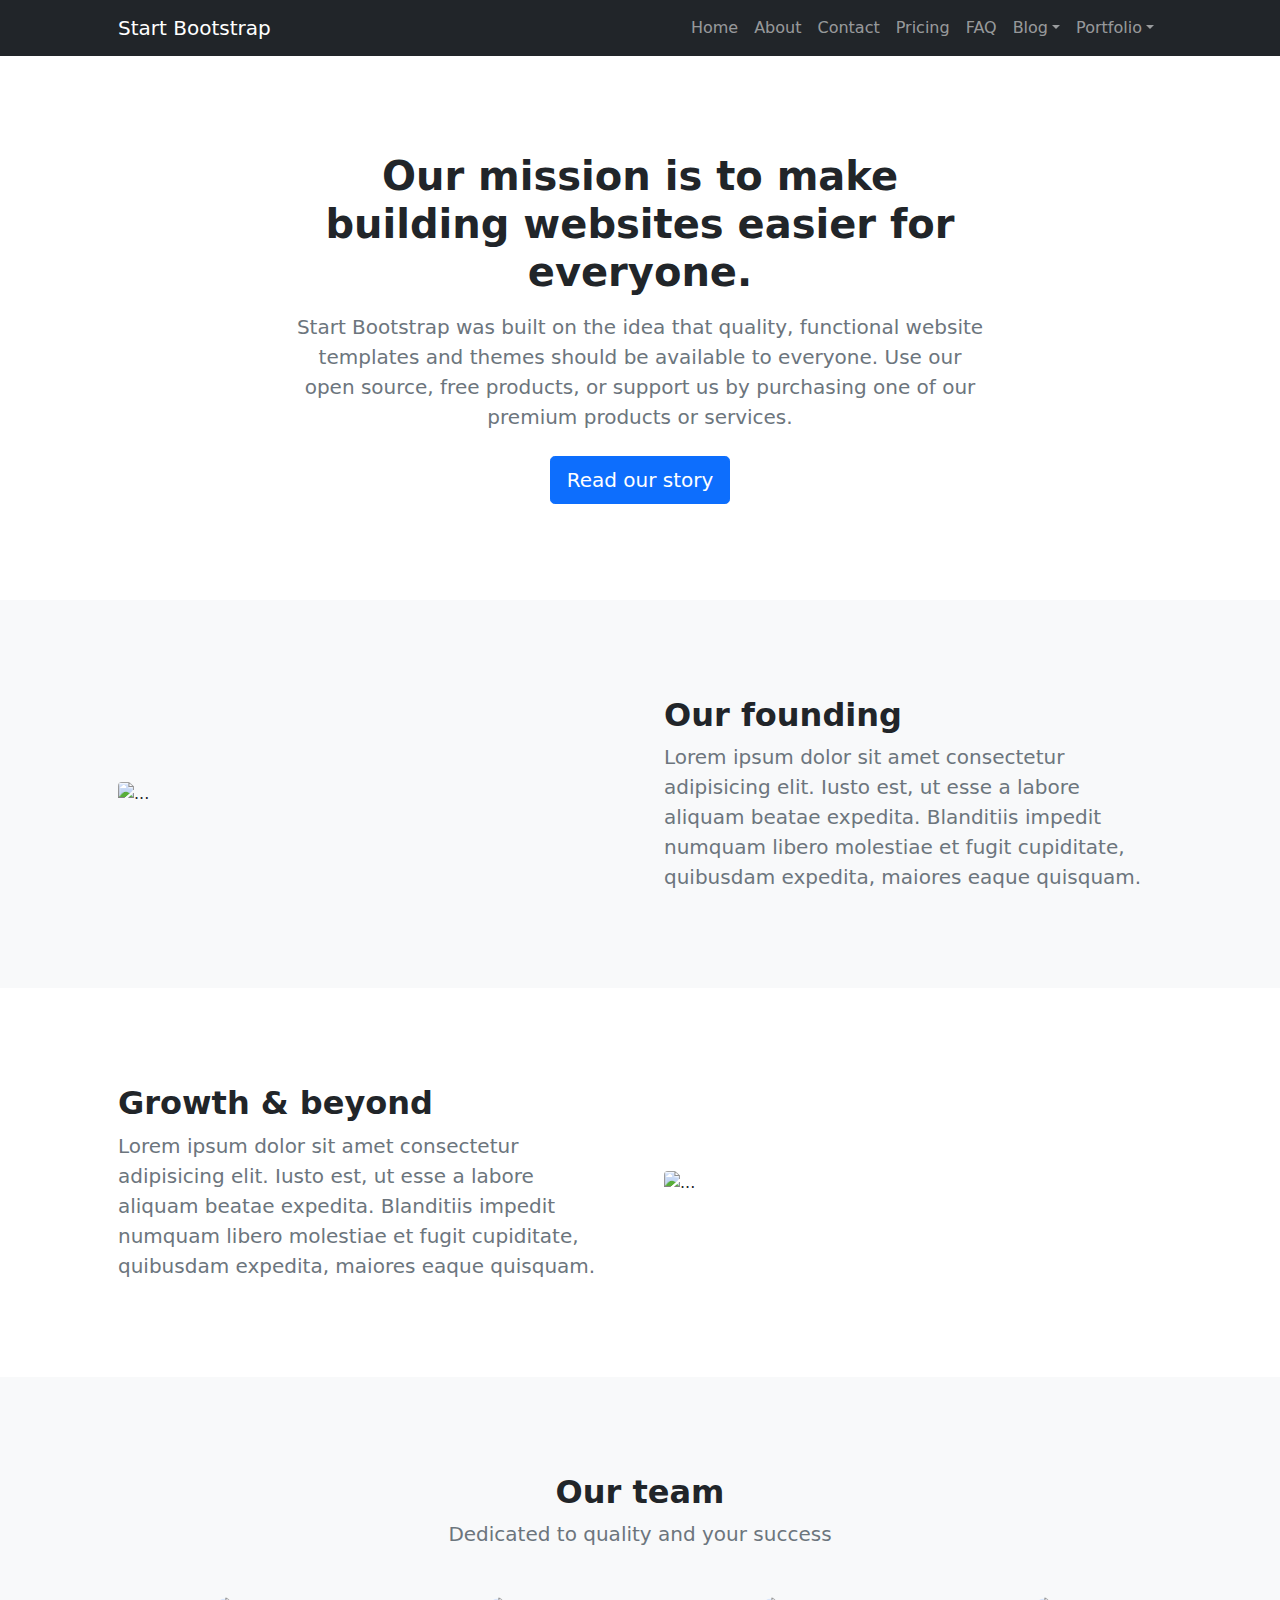
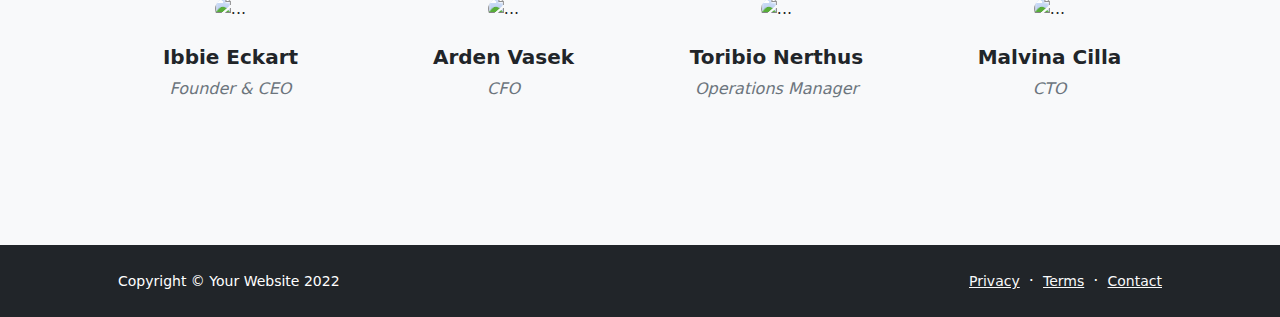
==== about.html @ 679d1142 "uploading template" ====
<!DOCTYPE html>
<html lang="en">
    <head>
        <meta charset="utf-8" />
        <meta name="viewport" content="width=device-width, initial-scale=1, shrink-to-fit=no" />
        <meta name="description" content="" />
        <meta name="author" content="" />
        <title>Modern Business - Start Bootstrap Template</title>
        <!-- Favicon-->
        <link rel="icon" type="image/x-icon" href="assets/favicon.ico" />
        <!-- Bootstrap icons-->
        <link href="https://cdn.jsdelivr.net/npm/bootstrap-icons@1.5.0/font/bootstrap-icons.css" rel="stylesheet" />
        <!-- Core theme CSS (includes Bootstrap)-->
        <link href="css/styles.css" rel="stylesheet" />
    </head>
    <body class="d-flex flex-column">
        <main class="flex-shrink-0">
            <!-- Navigation-->
            <nav class="navbar navbar-expand-lg navbar-dark bg-dark">
                <div class="container px-5">
                    <a class="navbar-brand" href="index.html">Start Bootstrap</a>
                    <button class="navbar-toggler" type="button" data-bs-toggle="collapse" data-bs-target="#navbarSupportedContent" aria-controls="navbarSupportedContent" aria-expanded="false" aria-label="Toggle navigation"><span class="navbar-toggler-icon"></span></button>
                    <div class="collapse navbar-collapse" id="navbarSupportedContent">
                        <ul class="navbar-nav ms-auto mb-2 mb-lg-0">
                            <li class="nav-item"><a class="nav-link" href="index.html">Home</a></li>
                            <li class="nav-item"><a class="nav-link" href="about.html">About</a></li>
                            <li class="nav-item"><a class="nav-link" href="contact.html">Contact</a></li>
                            <li class="nav-item"><a class="nav-link" href="pricing.html">Pricing</a></li>
                            <li class="nav-item"><a class="nav-link" href="faq.html">FAQ</a></li>
                            <li class="nav-item dropdown">
                                <a class="nav-link dropdown-toggle" id="navbarDropdownBlog" href="#" role="button" data-bs-toggle="dropdown" aria-expanded="false">Blog</a>
                                <ul class="dropdown-menu dropdown-menu-end" aria-labelledby="navbarDropdownBlog">
                                    <li><a class="dropdown-item" href="blog-home.html">Blog Home</a></li>
                                    <li><a class="dropdown-item" href="blog-post.html">Blog Post</a></li>
                                </ul>
                            </li>
                            <li class="nav-item dropdown">
                                <a class="nav-link dropdown-toggle" id="navbarDropdownPortfolio" href="#" role="button" data-bs-toggle="dropdown" aria-expanded="false">Portfolio</a>
                                <ul class="dropdown-menu dropdown-menu-end" aria-labelledby="navbarDropdownPortfolio">
                                    <li><a class="dropdown-item" href="portfolio-overview.html">Portfolio Overview</a></li>
                                    <li><a class="dropdown-item" href="portfolio-item.html">Portfolio Item</a></li>
                                </ul>
                            </li>
                        </ul>
                    </div>
                </div>
            </nav>
            <!-- Header-->
            <header class="py-5">
                <div class="container px-5">
                    <div class="row justify-content-center">
                        <div class="col-lg-8 col-xxl-6">
                            <div class="text-center my-5">
                                <h1 class="fw-bolder mb-3">Our mission is to make building websites easier for everyone.</h1>
                                <p class="lead fw-normal text-muted mb-4">Start Bootstrap was built on the idea that quality, functional website templates and themes should be available to everyone. Use our open source, free products, or support us by purchasing one of our premium products or services.</p>
                                <a class="btn btn-primary btn-lg" href="#scroll-target">Read our story</a>
                            </div>
                        </div>
                    </div>
                </div>
            </header>
            <!-- About section one-->
            <section class="py-5 bg-light" id="scroll-target">
                <div class="container px-5 my-5">
                    <div class="row gx-5 align-items-center">
                        <div class="col-lg-6"><img class="img-fluid rounded mb-5 mb-lg-0" src="https://dummyimage.com/600x400/343a40/6c757d" alt="..." /></div>
                        <div class="col-lg-6">
                            <h2 class="fw-bolder">Our founding</h2>
                            <p class="lead fw-normal text-muted mb-0">Lorem ipsum dolor sit amet consectetur adipisicing elit. Iusto est, ut esse a labore aliquam beatae expedita. Blanditiis impedit numquam libero molestiae et fugit cupiditate, quibusdam expedita, maiores eaque quisquam.</p>
                        </div>
                    </div>
                </div>
            </section>
            <!-- About section two-->
            <section class="py-5">
                <div class="container px-5 my-5">
                    <div class="row gx-5 align-items-center">
                        <div class="col-lg-6 order-first order-lg-last"><img class="img-fluid rounded mb-5 mb-lg-0" src="https://dummyimage.com/600x400/343a40/6c757d" alt="..." /></div>
                        <div class="col-lg-6">
                            <h2 class="fw-bolder">Growth &amp; beyond</h2>
                            <p class="lead fw-normal text-muted mb-0">Lorem ipsum dolor sit amet consectetur adipisicing elit. Iusto est, ut esse a labore aliquam beatae expedita. Blanditiis impedit numquam libero molestiae et fugit cupiditate, quibusdam expedita, maiores eaque quisquam.</p>
                        </div>
                    </div>
                </div>
            </section>
            <!-- Team members section-->
            <section class="py-5 bg-light">
                <div class="container px-5 my-5">
                    <div class="text-center">
                        <h2 class="fw-bolder">Our team</h2>
                        <p class="lead fw-normal text-muted mb-5">Dedicated to quality and your success</p>
                    </div>
                    <div class="row gx-5 row-cols-1 row-cols-sm-2 row-cols-xl-4 justify-content-center">
                        <div class="col mb-5 mb-5 mb-xl-0">
                            <div class="text-center">
                                <img class="img-fluid rounded-circle mb-4 px-4" src="https://dummyimage.com/150x150/ced4da/6c757d" alt="..." />
                                <h5 class="fw-bolder">Ibbie Eckart</h5>
                                <div class="fst-italic text-muted">Founder &amp; CEO</div>
                            </div>
                        </div>
                        <div class="col mb-5 mb-5 mb-xl-0">
                            <div class="text-center">
                                <img class="img-fluid rounded-circle mb-4 px-4" src="https://dummyimage.com/150x150/ced4da/6c757d" alt="..." />
                                <h5 class="fw-bolder">Arden Vasek</h5>
                                <div class="fst-italic text-muted">CFO</div>
                            </div>
                        </div>
                        <div class="col mb-5 mb-5 mb-sm-0">
                            <div class="text-center">
                                <img class="img-fluid rounded-circle mb-4 px-4" src="https://dummyimage.com/150x150/ced4da/6c757d" alt="..." />
                                <h5 class="fw-bolder">Toribio Nerthus</h5>
                                <div class="fst-italic text-muted">Operations Manager</div>
                            </div>
                        </div>
                        <div class="col mb-5">
                            <div class="text-center">
                                <img class="img-fluid rounded-circle mb-4 px-4" src="https://dummyimage.com/150x150/ced4da/6c757d" alt="..." />
                                <h5 class="fw-bolder">Malvina Cilla</h5>
                                <div class="fst-italic text-muted">CTO</div>
                            </div>
                        </div>
                    </div>
                </div>
            </section>
        </main>
        <!-- Footer-->
        <footer class="bg-dark py-4 mt-auto">
            <div class="container px-5">
                <div class="row align-items-center justify-content-between flex-column flex-sm-row">
                    <div class="col-auto"><div class="small m-0 text-white">Copyright &copy; Your Website 2022</div></div>
                    <div class="col-auto">
                        <a class="link-light small" href="#!">Privacy</a>
                        <span class="text-white mx-1">&middot;</span>
                        <a class="link-light small" href="#!">Terms</a>
                        <span class="text-white mx-1">&middot;</span>
                        <a class="link-light small" href="#!">Contact</a>
                    </div>
                </div>
            </div>
        </footer>
        <!-- Bootstrap core JS-->
        <script src="https://cdn.jsdelivr.net/npm/bootstrap@5.1.3/dist/js/bootstrap.bundle.min.js"></script>
        <!-- Core theme JS-->
        <script src="js/scripts.js"></script>
    </body>
</html>
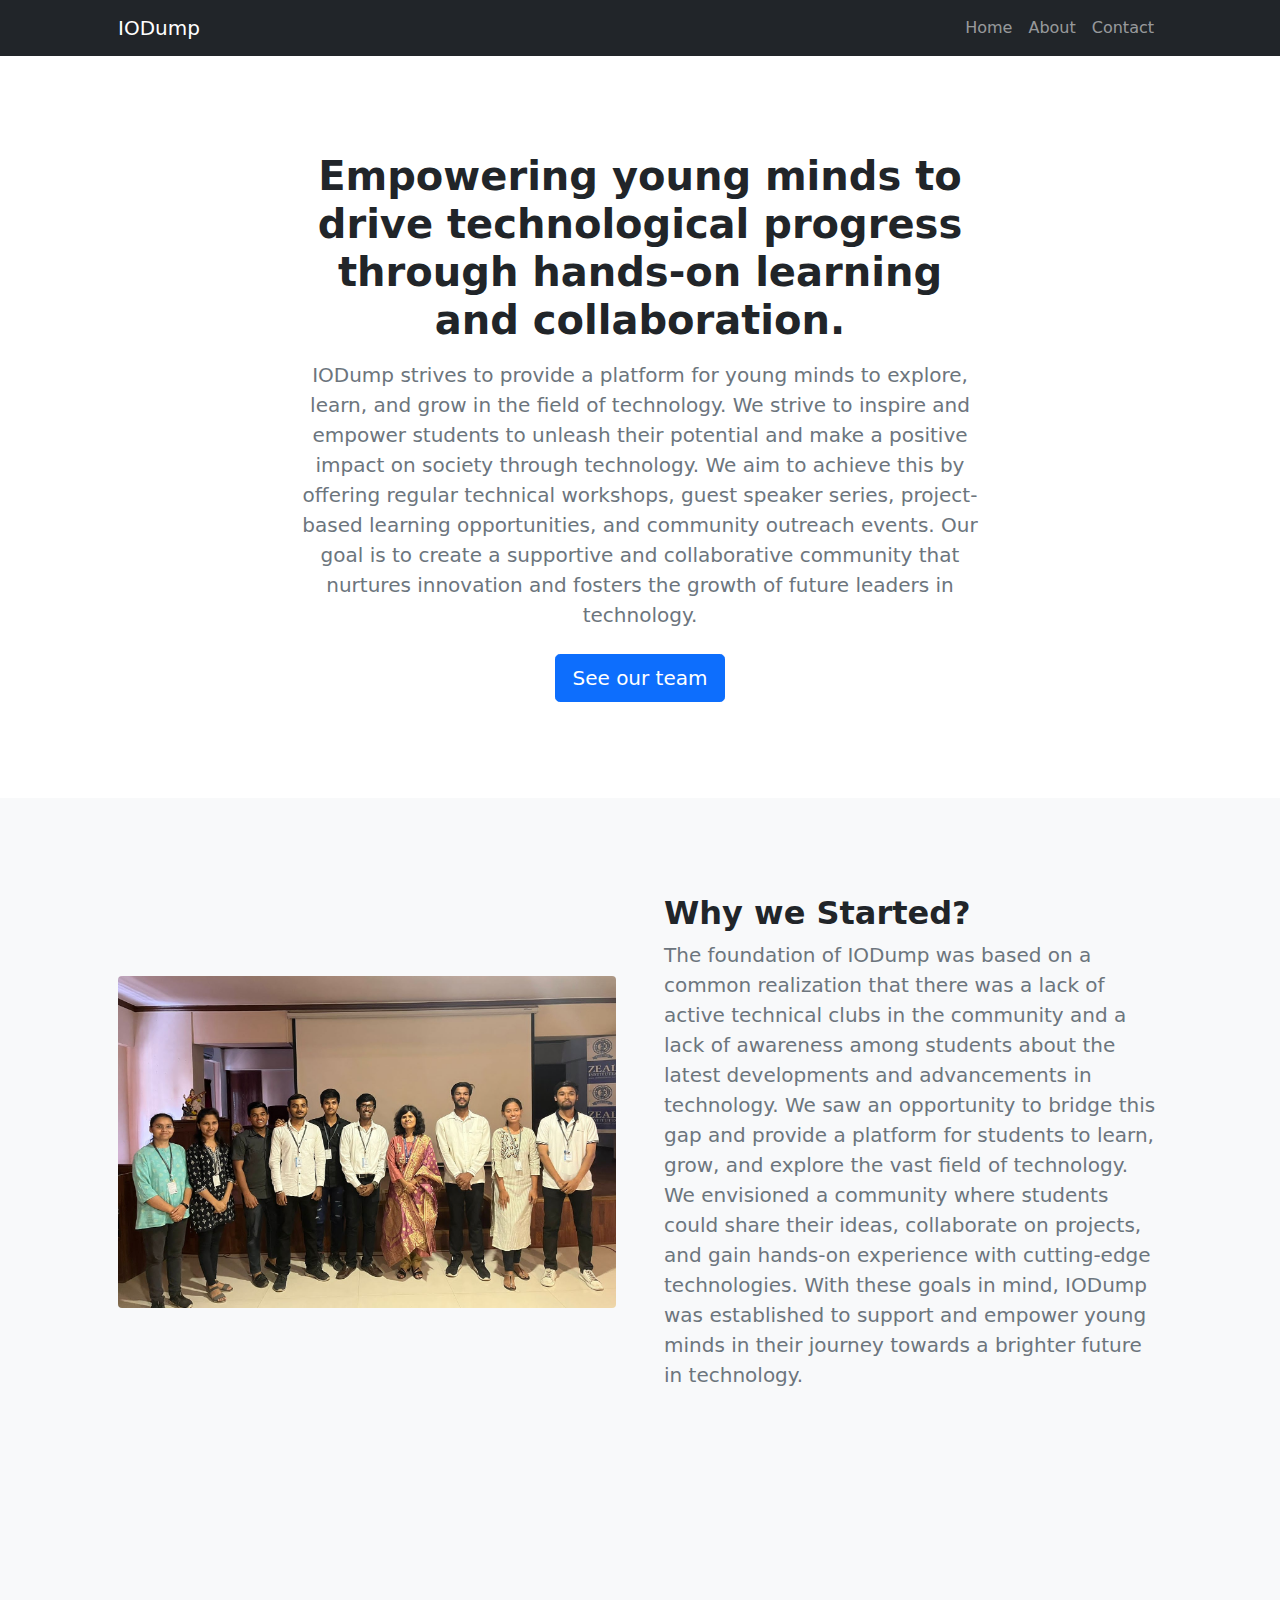
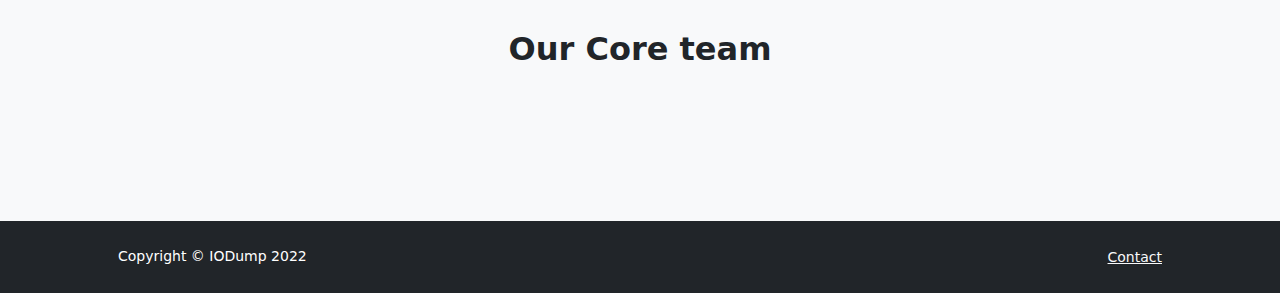
==== commit 5eb049e6: "adding about and contact page" ====
--- a/about.html
+++ b/about.html
@@ -1,146 +1,145 @@
 <!DOCTYPE html>
 <html lang="en">
-    <head>
-        <meta charset="utf-8" />
-        <meta name="viewport" content="width=device-width, initial-scale=1, shrink-to-fit=no" />
-        <meta name="description" content="" />
-        <meta name="author" content="" />
-        <title>Modern Business - Start Bootstrap Template</title>
-        <!-- Favicon-->
-        <link rel="icon" type="image/x-icon" href="assets/favicon.ico" />
-        <!-- Bootstrap icons-->
-        <link href="https://cdn.jsdelivr.net/npm/bootstrap-icons@1.5.0/font/bootstrap-icons.css" rel="stylesheet" />
-        <!-- Core theme CSS (includes Bootstrap)-->
-        <link href="css/styles.css" rel="stylesheet" />
-    </head>
-    <body class="d-flex flex-column">
-        <main class="flex-shrink-0">
-            <!-- Navigation-->
-            <nav class="navbar navbar-expand-lg navbar-dark bg-dark">
-                <div class="container px-5">
-                    <a class="navbar-brand" href="index.html">Start Bootstrap</a>
-                    <button class="navbar-toggler" type="button" data-bs-toggle="collapse" data-bs-target="#navbarSupportedContent" aria-controls="navbarSupportedContent" aria-expanded="false" aria-label="Toggle navigation"><span class="navbar-toggler-icon"></span></button>
-                    <div class="collapse navbar-collapse" id="navbarSupportedContent">
-                        <ul class="navbar-nav ms-auto mb-2 mb-lg-0">
-                            <li class="nav-item"><a class="nav-link" href="index.html">Home</a></li>
-                            <li class="nav-item"><a class="nav-link" href="about.html">About</a></li>
-                            <li class="nav-item"><a class="nav-link" href="contact.html">Contact</a></li>
-                            <li class="nav-item"><a class="nav-link" href="pricing.html">Pricing</a></li>
-                            <li class="nav-item"><a class="nav-link" href="faq.html">FAQ</a></li>
-                            <li class="nav-item dropdown">
-                                <a class="nav-link dropdown-toggle" id="navbarDropdownBlog" href="#" role="button" data-bs-toggle="dropdown" aria-expanded="false">Blog</a>
-                                <ul class="dropdown-menu dropdown-menu-end" aria-labelledby="navbarDropdownBlog">
-                                    <li><a class="dropdown-item" href="blog-home.html">Blog Home</a></li>
-                                    <li><a class="dropdown-item" href="blog-post.html">Blog Post</a></li>
-                                </ul>
-                            </li>
-                            <li class="nav-item dropdown">
-                                <a class="nav-link dropdown-toggle" id="navbarDropdownPortfolio" href="#" role="button" data-bs-toggle="dropdown" aria-expanded="false">Portfolio</a>
-                                <ul class="dropdown-menu dropdown-menu-end" aria-labelledby="navbarDropdownPortfolio">
-                                    <li><a class="dropdown-item" href="portfolio-overview.html">Portfolio Overview</a></li>
-                                    <li><a class="dropdown-item" href="portfolio-item.html">Portfolio Item</a></li>
-                                </ul>
-                            </li>
-                        </ul>
-                    </div>
+
+<head>
+    <meta charset="utf-8" />
+    <meta name="viewport" content="width=device-width, initial-scale=1, shrink-to-fit=no" />
+    <meta name="description" content="" />
+    <meta name="author" content="" />
+    <title>IODump</title>
+    <!-- Favicon-->
+    <link rel="icon" type="image/x-icon" href="assets/favicon.ico" />
+    <!-- Bootstrap icons-->
+    <link href="https://cdn.jsdelivr.net/npm/bootstrap-icons@1.5.0/font/bootstrap-icons.css" rel="stylesheet" />
+    <!-- Core theme CSS (includes Bootstrap)-->
+    <link href="css/styles.css" rel="stylesheet" />
+</head>
+
+<body class="d-flex flex-column">
+    <main class="flex-shrink-0">
+        <!-- Navigation-->
+        <nav class="navbar navbar-expand-lg navbar-dark bg-dark">
+            <div class="container px-5">
+                <a class="navbar-brand" href="index.html">IODump</a>
+                <button class="navbar-toggler" type="button" data-bs-toggle="collapse"
+                    data-bs-target="#navbarSupportedContent" aria-controls="navbarSupportedContent"
+                    aria-expanded="false" aria-label="Toggle navigation"><span
+                        class="navbar-toggler-icon"></span></button>
+                <div class="collapse navbar-collapse" id="navbarSupportedContent">
+                    <ul class="navbar-nav ms-auto mb-2 mb-lg-0">
+                        <li class="nav-item"><a class="nav-link" href="index.html">Home</a></li>
+                        <li class="nav-item"><a class="nav-link" href="about.html">About</a></li>
+                        <li class="nav-item"><a class="nav-link" href="contact.html">Contact</a></li>
+                        <!-- <li class="nav-item"><a class="nav-link" href="pricing.html">Pricing</a></li>
+                        <li class="nav-item"><a class="nav-link" href="faq.html">FAQ</a></li>
+                        <li class="nav-item dropdown">
+                            <a class="nav-link dropdown-toggle" id="navbarDropdownBlog" href="#" role="button"
+                                data-bs-toggle="dropdown" aria-expanded="false">Blog</a>
+                            <ul class="dropdown-menu dropdown-menu-end" aria-labelledby="navbarDropdownBlog">
+                                <li><a class="dropdown-item" href="blog-home.html">Blog Home</a></li>
+                                <li><a class="dropdown-item" href="blog-post.html">Blog Post</a></li>
+                            </ul>
+                        </li>
+                        <li class="nav-item dropdown">
+                            <a class="nav-link dropdown-toggle" id="navbarDropdownPortfolio" href="#" role="button"
+                                data-bs-toggle="dropdown" aria-expanded="false">Portfolio</a>
+                            <ul class="dropdown-menu dropdown-menu-end" aria-labelledby="navbarDropdownPortfolio">
+                                <li><a class="dropdown-item" href="portfolio-overview.html">Portfolio Overview</a></li>
+                                <li><a class="dropdown-item" href="portfolio-item.html">Portfolio Item</a></li>
+                            </ul>
+                        </li> -->
+                    </ul>
                 </div>
-            </nav>
-            <!-- Header-->
-            <header class="py-5">
-                <div class="container px-5">
-                    <div class="row justify-content-center">
-                        <div class="col-lg-8 col-xxl-6">
-                            <div class="text-center my-5">
-                                <h1 class="fw-bolder mb-3">Our mission is to make building websites easier for everyone.</h1>
-                                <p class="lead fw-normal text-muted mb-4">Start Bootstrap was built on the idea that quality, functional website templates and themes should be available to everyone. Use our open source, free products, or support us by purchasing one of our premium products or services.</p>
-                                <a class="btn btn-primary btn-lg" href="#scroll-target">Read our story</a>
-                            </div>
+            </div>
+        </nav>
+        <!-- Header-->
+        <header class="py-5">
+            <div class="container px-5">
+                <div class="row justify-content-center">
+                    <div class="col-lg-8 col-xxl-6">
+                        <div class="text-center my-5">
+                            <h1 class="fw-bolder mb-3">Empowering young minds to drive technological progress through
+                                hands-on learning and collaboration.
+                            </h1>
+                            <p class="lead fw-normal text-muted mb-4">IODump strives to provide a
+                                platform for young minds to explore, learn, and grow in the field of technology. We
+                                strive to inspire and empower students to unleash their potential and make a positive
+                                impact on society through technology. We aim to achieve this by offering regular
+                                technical workshops, guest speaker series, project-based learning opportunities, and
+                                community outreach events. Our goal is to create a supportive and collaborative
+                                community that nurtures innovation and fosters the growth of future leaders in
+                                technology.</p>
+                            <a class="btn btn-primary btn-lg" href="#scroll-target">See our team</a>
                         </div>
                     </div>
                 </div>
-            </header>
-            <!-- About section one-->
-            <section class="py-5 bg-light" id="scroll-target">
-                <div class="container px-5 my-5">
-                    <div class="row gx-5 align-items-center">
-                        <div class="col-lg-6"><img class="img-fluid rounded mb-5 mb-lg-0" src="https://dummyimage.com/600x400/343a40/6c757d" alt="..." /></div>
-                        <div class="col-lg-6">
-                            <h2 class="fw-bolder">Our founding</h2>
-                            <p class="lead fw-normal text-muted mb-0">Lorem ipsum dolor sit amet consectetur adipisicing elit. Iusto est, ut esse a labore aliquam beatae expedita. Blanditiis impedit numquam libero molestiae et fugit cupiditate, quibusdam expedita, maiores eaque quisquam.</p>
-                        </div>
+            </div>
+        </header>
+        <!-- About section one-->
+        <section class="py-5 bg-light">
+            <div class="container px-5 my-5">
+                <div class="row gx-5 align-items-center">
+                    <div class="col-lg-6"><img class="img-fluid rounded mb-5 mb-lg-0" src="assets/team.jpg" alt="..." />
                     </div>
-                </div>
-            </section>
-            <!-- About section two-->
-            <section class="py-5">
-                <div class="container px-5 my-5">
-                    <div class="row gx-5 align-items-center">
-                        <div class="col-lg-6 order-first order-lg-last"><img class="img-fluid rounded mb-5 mb-lg-0" src="https://dummyimage.com/600x400/343a40/6c757d" alt="..." /></div>
-                        <div class="col-lg-6">
-                            <h2 class="fw-bolder">Growth &amp; beyond</h2>
-                            <p class="lead fw-normal text-muted mb-0">Lorem ipsum dolor sit amet consectetur adipisicing elit. Iusto est, ut esse a labore aliquam beatae expedita. Blanditiis impedit numquam libero molestiae et fugit cupiditate, quibusdam expedita, maiores eaque quisquam.</p>
-                        </div>
-                    </div>
-                </div>
-            </section>
-            <!-- Team members section-->
-            <section class="py-5 bg-light">
-                <div class="container px-5 my-5">
-                    <div class="text-center">
-                        <h2 class="fw-bolder">Our team</h2>
-                        <p class="lead fw-normal text-muted mb-5">Dedicated to quality and your success</p>
-                    </div>
-                    <div class="row gx-5 row-cols-1 row-cols-sm-2 row-cols-xl-4 justify-content-center">
-                        <div class="col mb-5 mb-5 mb-xl-0">
-                            <div class="text-center">
-                                <img class="img-fluid rounded-circle mb-4 px-4" src="https://dummyimage.com/150x150/ced4da/6c757d" alt="..." />
-                                <h5 class="fw-bolder">Ibbie Eckart</h5>
-                                <div class="fst-italic text-muted">Founder &amp; CEO</div>
-                            </div>
-                        </div>
-                        <div class="col mb-5 mb-5 mb-xl-0">
-                            <div class="text-center">
-                                <img class="img-fluid rounded-circle mb-4 px-4" src="https://dummyimage.com/150x150/ced4da/6c757d" alt="..." />
-                                <h5 class="fw-bolder">Arden Vasek</h5>
-                                <div class="fst-italic text-muted">CFO</div>
-                            </div>
-                        </div>
-                        <div class="col mb-5 mb-5 mb-sm-0">
-                            <div class="text-center">
-                                <img class="img-fluid rounded-circle mb-4 px-4" src="https://dummyimage.com/150x150/ced4da/6c757d" alt="..." />
-                                <h5 class="fw-bolder">Toribio Nerthus</h5>
-                                <div class="fst-italic text-muted">Operations Manager</div>
-                            </div>
-                        </div>
-                        <div class="col mb-5">
-                            <div class="text-center">
-                                <img class="img-fluid rounded-circle mb-4 px-4" src="https://dummyimage.com/150x150/ced4da/6c757d" alt="..." />
-                                <h5 class="fw-bolder">Malvina Cilla</h5>
-                                <div class="fst-italic text-muted">CTO</div>
-                            </div>
-                        </div>
-                    </div>
-                </div>
-            </section>
-        </main>
-        <!-- Footer-->
-        <footer class="bg-dark py-4 mt-auto">
-            <div class="container px-5">
-                <div class="row align-items-center justify-content-between flex-column flex-sm-row">
-                    <div class="col-auto"><div class="small m-0 text-white">Copyright &copy; Your Website 2022</div></div>
-                    <div class="col-auto">
-                        <a class="link-light small" href="#!">Privacy</a>
-                        <span class="text-white mx-1">&middot;</span>
-                        <a class="link-light small" href="#!">Terms</a>
-                        <span class="text-white mx-1">&middot;</span>
-                        <a class="link-light small" href="#!">Contact</a>
+                    <div class="col-lg-6">
+                        <h2 class="fw-bolder">Why we Started?</h2>
+                        <p class="lead fw-normal text-muted mb-0">The foundation of IODump was based on a common
+                            realization that there was a lack of active technical clubs in the community and a lack of
+                            awareness among students about the latest developments and advancements in technology. We
+                            saw an opportunity to bridge this gap and provide a platform for students to learn,
+                            grow, and explore the vast field of technology. We envisioned a community where students
+                            could share their ideas, collaborate on projects, and gain hands-on experience with
+                            cutting-edge technologies. With these goals in mind, IODump was established to support and
+                            empower young minds in their journey towards a brighter future in technology.</p>
                     </div>
                 </div>
             </div>
-        </footer>
-        <!-- Bootstrap core JS-->
-        <script src="https://cdn.jsdelivr.net/npm/bootstrap@5.1.3/dist/js/bootstrap.bundle.min.js"></script>
-        <!-- Core theme JS-->
-        <script src="js/scripts.js"></script>
-    </body>
-</html>
+        </section>
+        <!-- About section two-->
+        <!-- <section class="py-5">
+            <div class="container px-5 my-5">
+                <div class="row gx-5 align-items-center">
+                    <div class="col-lg-6 order-first order-lg-last"><img class="img-fluid rounded mb-5 mb-lg-0"
+                            src="https://dummyimage.com/600x400/343a40/6c757d" alt="..." /></div>
+                    <div class="col-lg-6">
+                        <h2 class="fw-bolder">Growth &amp; beyond</h2>
+                        <p class="lead fw-normal text-muted mb-0">Lorem ipsum dolor sit amet consectetur adipisicing
+                            elit. Iusto est, ut esse a labore aliquam beatae expedita. Blanditiis impedit numquam libero
+                            molestiae et fugit cupiditate, quibusdam expedita, maiores eaque quisquam.</p>
+                    </div>
+                </div>
+            </div>
+        </section> -->
+        <!-- Team members section-->
+        <section class="py-5 bg-light" id="scroll-target">
+            <div class="container px-5 py-5 my-5">
+                <div class="text-center">
+                    <h2 class="fw-bolder">Our Core team</h2>
+                    <!-- <p class="lead fw-normal text-muted mb-5">Dedicated to quality and your success</p> -->
+                </div>
+                <div class="row gx-5 row-cols-1 row-cols-sm-2 row-cols-xl-4 justify-content-center" id="team-info">
+                    <!-- Adding Team members Dynamically -->
+                </div>
+            </div>
+        </section>
+    </main>
+    <!-- Footer-->
+    <footer class="bg-dark py-4 mt-auto">
+        <div class="container px-5">
+            <div class="row align-items-center justify-content-between flex-column flex-sm-row">
+                <div class="col-auto">
+                    <div class="small m-0 text-white">Copyright &copy; IODump 2022</div>
+                </div>
+                <div class="col-auto">
+                    <a class="link-light small" href="#!">Contact</a>
+                </div>
+            </div>
+        </div>
+    </footer>
+    <!-- Bootstrap core JS-->
+    <script src="https://cdn.jsdelivr.net/npm/bootstrap@5.1.3/dist/js/bootstrap.bundle.min.js"></script>
+    <!-- Core theme JS-->
+    <script type="module" src="js/aboutScript.js"></script>
+</body>
+
+</html>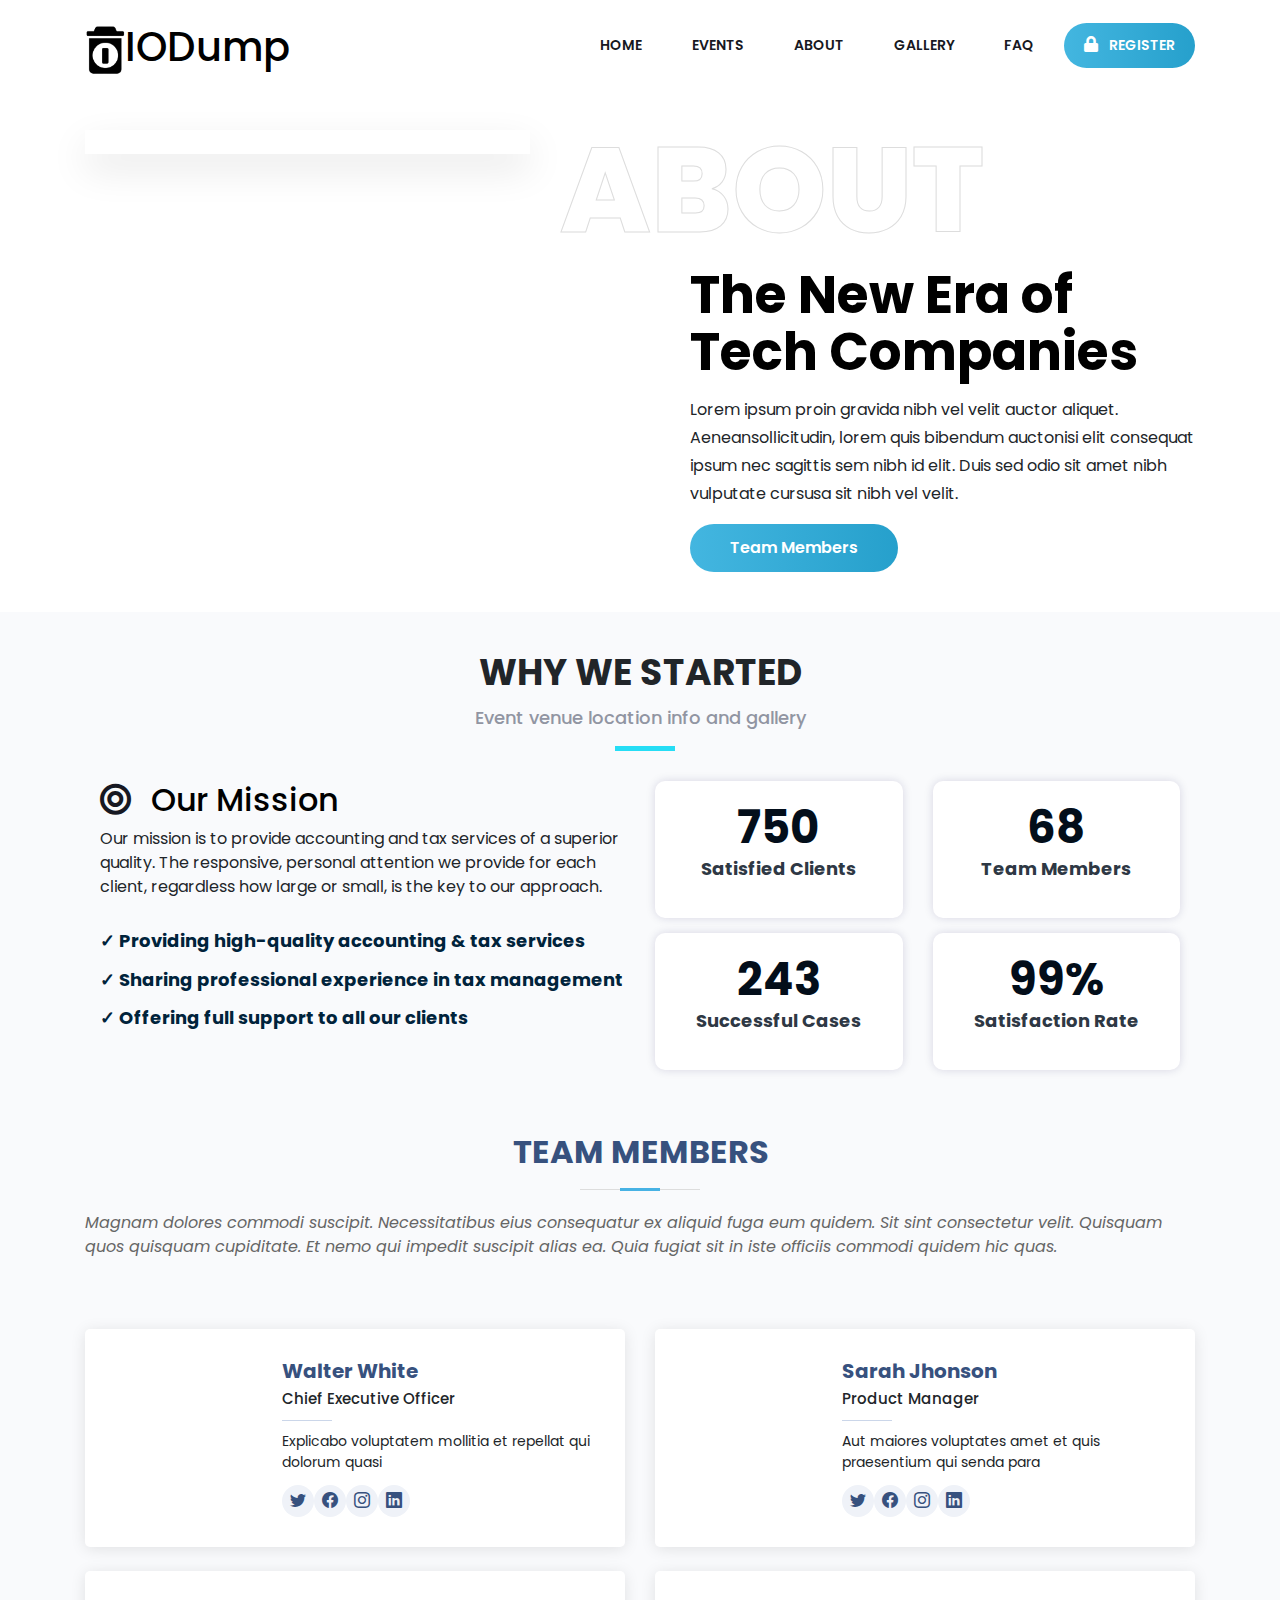
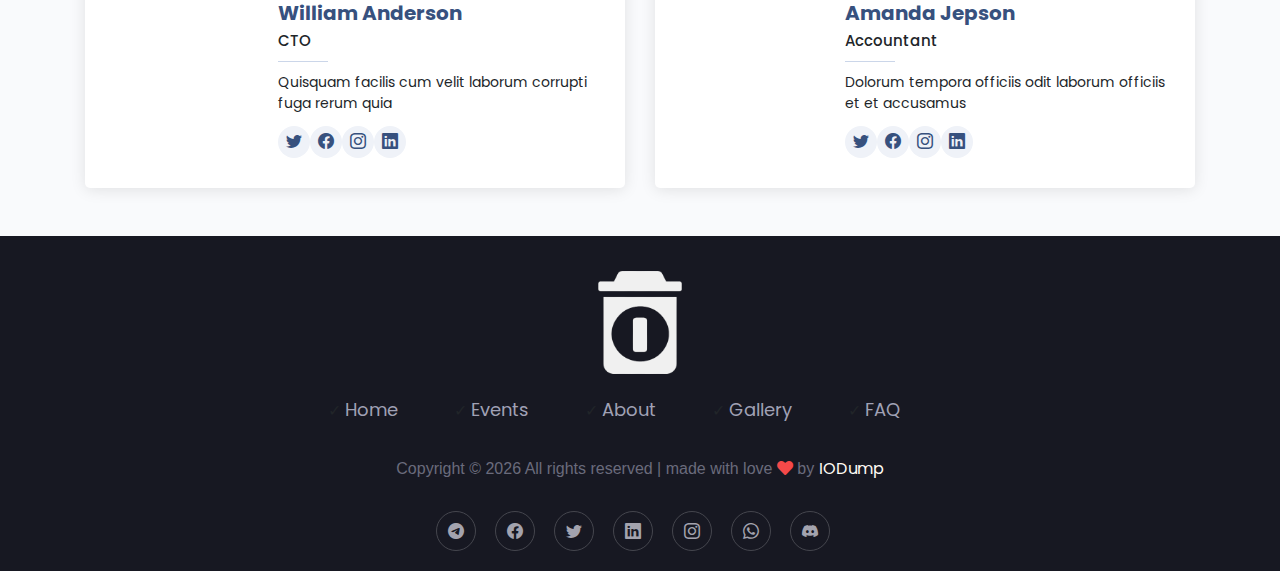
==== commit 3c15515b: "starting v2 of website" ====
--- a/about.html
+++ b/about.html
@@ -1,145 +1,300 @@
 <!DOCTYPE html>
-<html lang="en">
+<html lang="en" dir="ltr">
 
 <head>
-    <meta charset="utf-8" />
-    <meta name="viewport" content="width=device-width, initial-scale=1, shrink-to-fit=no" />
-    <meta name="description" content="" />
-    <meta name="author" content="" />
+    <meta charset="utf-8">
     <title>IODump</title>
-    <!-- Favicon-->
     <link rel="icon" type="image/x-icon" href="assets/favicon.ico" />
+
+    <meta name="viewport" content="width=device-width, initial-scale=1.0">
+    <link rel="stylesheet" href="style.css">
+    <link rel="stylesheet" href="https://cdn.jsdelivr.net/npm/bootstrap@4.3.1/dist/css/bootstrap.min.css"
+        integrity="sha384-ggOyR0iXCbMQv3Xipma34MD+dH/1fQ784/j6cY/iJTQUOhcWr7x9JvoRxT2MZw1T" crossorigin="anonymous">
     <!-- Bootstrap icons-->
     <link href="https://cdn.jsdelivr.net/npm/bootstrap-icons@1.5.0/font/bootstrap-icons.css" rel="stylesheet" />
-    <!-- Core theme CSS (includes Bootstrap)-->
-    <link href="css/styles.css" rel="stylesheet" />
+
+
+    <script src="https://cdnjs.cloudflare.com/ajax/libs/jquery/3.4.1/jquery.min.js" charset="utf-8"></script>
+    <link rel="stylesheet" href="https://cdnjs.cloudflare.com/ajax/libs/font-awesome/5.12.1/css/all.min.css">
 </head>
 
-<body class="d-flex flex-column">
-    <main class="flex-shrink-0">
-        <!-- Navigation-->
-        <nav class="navbar navbar-expand-lg navbar-dark bg-dark">
-            <div class="container px-5">
-                <a class="navbar-brand" href="index.html">IODump</a>
-                <button class="navbar-toggler" type="button" data-bs-toggle="collapse"
-                    data-bs-target="#navbarSupportedContent" aria-controls="navbarSupportedContent"
-                    aria-expanded="false" aria-label="Toggle navigation"><span
-                        class="navbar-toggler-icon"></span></button>
-                <div class="collapse navbar-collapse" id="navbarSupportedContent">
-                    <ul class="navbar-nav ms-auto mb-2 mb-lg-0">
-                        <li class="nav-item"><a class="nav-link" href="index.html">Home</a></li>
-                        <li class="nav-item"><a class="nav-link" href="about.html">About</a></li>
-                        <li class="nav-item"><a class="nav-link" href="contact.html">Contact</a></li>
-                        <!-- <li class="nav-item"><a class="nav-link" href="pricing.html">Pricing</a></li>
-                        <li class="nav-item"><a class="nav-link" href="faq.html">FAQ</a></li>
-                        <li class="nav-item dropdown">
-                            <a class="nav-link dropdown-toggle" id="navbarDropdownBlog" href="#" role="button"
-                                data-bs-toggle="dropdown" aria-expanded="false">Blog</a>
-                            <ul class="dropdown-menu dropdown-menu-end" aria-labelledby="navbarDropdownBlog">
-                                <li><a class="dropdown-item" href="blog-home.html">Blog Home</a></li>
-                                <li><a class="dropdown-item" href="blog-post.html">Blog Post</a></li>
-                            </ul>
-                        </li>
-                        <li class="nav-item dropdown">
-                            <a class="nav-link dropdown-toggle" id="navbarDropdownPortfolio" href="#" role="button"
-                                data-bs-toggle="dropdown" aria-expanded="false">Portfolio</a>
-                            <ul class="dropdown-menu dropdown-menu-end" aria-labelledby="navbarDropdownPortfolio">
-                                <li><a class="dropdown-item" href="portfolio-overview.html">Portfolio Overview</a></li>
-                                <li><a class="dropdown-item" href="portfolio-item.html">Portfolio Item</a></li>
-                            </ul>
-                        </li> -->
-                    </ul>
-                </div>
-            </div>
-        </nav>
-        <!-- Header-->
-        <header class="py-5">
-            <div class="container px-5">
-                <div class="row justify-content-center">
-                    <div class="col-lg-8 col-xxl-6">
-                        <div class="text-center my-5">
-                            <h1 class="fw-bolder mb-3">Empowering young minds to drive technological progress through
-                                hands-on learning and collaboration.
-                            </h1>
-                            <p class="lead fw-normal text-muted mb-4">IODump strives to provide a
-                                platform for young minds to explore, learn, and grow in the field of technology. We
-                                strive to inspire and empower students to unleash their potential and make a positive
-                                impact on society through technology. We aim to achieve this by offering regular
-                                technical workshops, guest speaker series, project-based learning opportunities, and
-                                community outreach events. Our goal is to create a supportive and collaborative
-                                community that nurtures innovation and fosters the growth of future leaders in
-                                technology.</p>
-                            <a class="btn btn-primary btn-lg" href="#scroll-target">See our team</a>
-                        </div>
-                    </div>
-                </div>
-            </div>
-        </header>
-        <!-- About section one-->
-        <section class="py-5 bg-light">
-            <div class="container px-5 my-5">
-                <div class="row gx-5 align-items-center">
-                    <div class="col-lg-6"><img class="img-fluid rounded mb-5 mb-lg-0" src="assets/team.jpg" alt="..." />
-                    </div>
-                    <div class="col-lg-6">
-                        <h2 class="fw-bolder">Why we Started?</h2>
-                        <p class="lead fw-normal text-muted mb-0">The foundation of IODump was based on a common
-                            realization that there was a lack of active technical clubs in the community and a lack of
-                            awareness among students about the latest developments and advancements in technology. We
-                            saw an opportunity to bridge this gap and provide a platform for students to learn,
-                            grow, and explore the vast field of technology. We envisioned a community where students
-                            could share their ideas, collaborate on projects, and gain hands-on experience with
-                            cutting-edge technologies. With these goals in mind, IODump was established to support and
-                            empower young minds in their journey towards a brighter future in technology.</p>
-                    </div>
-                </div>
-            </div>
-        </section>
-        <!-- About section two-->
-        <!-- <section class="py-5">
-            <div class="container px-5 my-5">
-                <div class="row gx-5 align-items-center">
-                    <div class="col-lg-6 order-first order-lg-last"><img class="img-fluid rounded mb-5 mb-lg-0"
-                            src="https://dummyimage.com/600x400/343a40/6c757d" alt="..." /></div>
-                    <div class="col-lg-6">
-                        <h2 class="fw-bolder">Growth &amp; beyond</h2>
-                        <p class="lead fw-normal text-muted mb-0">Lorem ipsum dolor sit amet consectetur adipisicing
-                            elit. Iusto est, ut esse a labore aliquam beatae expedita. Blanditiis impedit numquam libero
-                            molestiae et fugit cupiditate, quibusdam expedita, maiores eaque quisquam.</p>
-                    </div>
-                </div>
-            </div>
-        </section> -->
-        <!-- Team members section-->
-        <section class="py-5 bg-light" id="scroll-target">
-            <div class="container px-5 py-5 my-5">
-                <div class="text-center">
-                    <h2 class="fw-bolder">Our Core team</h2>
-                    <!-- <p class="lead fw-normal text-muted mb-5">Dedicated to quality and your success</p> -->
-                </div>
-                <div class="row gx-5 row-cols-1 row-cols-sm-2 row-cols-xl-4 justify-content-center" id="team-info">
-                    <!-- Adding Team members Dynamically -->
-                </div>
-            </div>
-        </section>
-    </main>
-    <!-- Footer-->
-    <footer class="bg-dark py-4 mt-auto">
-        <div class="container px-5">
-            <div class="row align-items-center justify-content-between flex-column flex-sm-row">
-                <div class="col-auto">
-                    <div class="small m-0 text-white">Copyright &copy; IODump 2022</div>
-                </div>
-                <div class="col-auto">
-                    <a class="link-light small" href="#!">Contact</a>
+<body>
+    <div id="progress">
+        <span id="progress-value">&#x1F815;</span>
+    </div>
+    <header>
+        <!-- navbar starts -->
+        <div class="inner-width container inner_width_index_1">
+            <a href="index.html">
+                <h1 class="logo logo_home_page"><img src="assets/iodump_clear_dark.png" alt="" /><span
+                        style="color:#000000;">IODump</span></h1>
+            </a>
+            <i class="menu-toggle-btn fas fa-bars"></i>
+            <nav class="navigation-menu">
+                <a class="main_menu_home_a" href="index.html"> Home</a>
+                <a class="main_menu_home_a" href="event.html"></i> Events</a>
+                <a class="main_menu_home_a" href="about.html"></i> About</a>
+                <a class="main_menu_home_a" href="gallery.html"></i> Gallery</a>
+                <a class="main_menu_home_a" href="faq.html"></i> FAQ</a>
+                <a href="#" class="primary-btn aj_btn"> <i class="fas fa-lock" aria-hidden="true"></i>
+                    Register</a>
+            </nav>
+        </div>
+    </header>
+    <!-- navbar ends -->
+    <!-- about section starts here -->
+    <section class="section about section_event_detail_fef">
+        <div class="container">
+            <div class="row">
+                <div class="col-lg-5 col-md-5">
+                    <div class="about-img position-relative">
+                        <img src="assets/events/hacktoberfest/1.jpg" alt="" class="img-fluid w-100" />
+                        <div class="img-block">
+                            <img src="assets/events/hacktoberfest/2.jpg" alt="" class="img-fluid" />
+                        </div>
+                    </div>
+                </div>
+
+                <div class="col-lg-7 col-md-7">
+                    <div class="about-content-wrap mt-5 mt-md-0">
+                        <span class="stroke-text">about</span>
+                        <div class="ml-90">
+                            <h2 class="text-lg mb-3 mt-3">The New Era of Tech Companies</h2>
+                            <p style="line-height: 28px">
+                                Lorem ipsum proin gravida nibh vel velit auctor aliquet.
+                                Aeneansollicitudin, lorem quis bibendum auctonisi elit
+                                consequat ipsum nec sagittis sem nibh id elit. Duis sed odio
+                                sit amet nibh vulputate cursusa sit nibh vel velit.
+                            </p>
+
+                            <a href="#team" class="primary-btn aj_btn">
+                                Team Members</a>
+                        </div>
+                    </div>
+                </div>
+            </div>
+        </div>
+    </section>
+    <section class="section_sdff234">
+
+        <!-- about section ends here -->
+        <div class="section-header_wef mt-3">
+            <h2>Why We Started</h2>
+            <p>Event venue location info and gallery</p>
+        </div>
+
+        <!-- why we started start section -->
+        <div class="about_f233 about">
+            <div class="container">
+                <section class="section bg-default section-md">
+                    <div class="container">
+                        <div class="row row-30">
+                            <div class="col-md-6 aos-init aos-animate" data-aos="zoom-in-right"
+                                data-aos-duration="1500">
+                                <h2 class="title-icon"><a class="bull_fwefwe" href="/"><i class="fas fa-bullseye"
+                                            id="bullseye_id_i"></i></a><span id="span_about_mission">Our <span
+                                            class="">Mission</span></span></h2>
+                                <p class="big">Our mission is to provide accounting and tax services of a superior
+                                    quality.
+                                    The
+                                    responsive, personal attention we provide for each client, regardless how large or
+                                    small, is
+                                    the key to our approach.</p>
+                                <ul class="list-marked-2">
+                                    <li>Providing high-quality accounting &amp; tax services</li>
+                                    <li>Sharing professional experience in tax management</li>
+                                    <li>Offering full support to all our clients</li>
+                                </ul>
+                            </div>
+                            <div class="col-md-6 aos-init aos-animate" data-aos="zoom-in-left" data-aos-duration="1500">
+                                <div class="row" id="row_about">
+                                    <div class="col-6">
+                                        <div class="box-counter">
+                                            <div class="box-counter-main">
+                                                <div class="counter">750</div>
+                                            </div>
+                                            <p class="box-counter-title">Satisfied Clients</p>
+                                        </div>
+                                    </div>
+                                    <div class="col-6">
+                                        <div class="box-counter">
+                                            <div class="box-counter-main">
+                                                <div class="counter">68</div>
+                                            </div>
+                                            <p class="box-counter-title">Team Members</p>
+                                        </div>
+                                    </div>
+                                    <div class="col-6">
+                                        <div class="box-counter">
+                                            <div class="box-counter-main">
+                                                <div class="counter">243</div>
+                                            </div>
+                                            <p class="box-counter-title">Successful Cases</p>
+                                        </div>
+                                    </div>
+                                    <div class="col-6">
+                                        <div class="box-counter">
+                                            <div class="box-counter-main">
+                                                <div class="counter">99</div><span>%</span>
+                                            </div>
+                                            <p class="box-counter-title">Satisfaction Rate</p>
+                                        </div>
+                                    </div>
+                                </div>
+                            </div>
+                        </div>
+                    </div>
+                </section>
+            </div>
+        </div>
+    </section>
+    <!-- why we started start section -->
+
+    <section id="team" class="team section-bg">
+        <div class="container aos-init aos-animate" data-aos="fade-up">
+            <div class="section-title">
+                <h2>Team Members</h2>
+                <p>
+                    Magnam dolores commodi suscipit. Necessitatibus eius consequatur ex
+                    aliquid fuga eum quidem. Sit sint consectetur velit. Quisquam quos
+                    quisquam cupiditate. Et nemo qui impedit suscipit alias ea. Quia
+                    fugiat sit in iste officiis commodi quidem hic quas.
+                </p>
+            </div>
+
+            <div class="row">
+                <div class="col-lg-6 aos-init aos-animate" data-aos="zoom-in" data-aos-delay="100">
+                    <div class="member d-flex align-items-start">
+                        <div class="pic">
+                            <img src="assets/team/akash.jpg" class="img-fluid" alt="" />
+                        </div>
+                        <div class="member-info">
+                            <h4>Walter White</h4>
+                            <span>Chief Executive Officer</span>
+                            <p>
+                                Explicabo voluptatem mollitia et repellat qui dolorum quasi
+                            </p>
+                            <div class="social">
+                                <a href=""><i class="bi bi-twitter"></i></a>
+                                <a href=""><i class="bi bi-facebook"></i></a>
+                                <a href=""><i class="bi bi-instagram"></i></a>
+                                <a href=""><i class="bi bi-linkedin"></i> </a>
+                            </div>
+                        </div>
+                    </div>
+                </div>
+
+                <div class="col-lg-6 mt-4 mt-lg-0 aos-init aos-animate" data-aos="zoom-in" data-aos-delay="200">
+                    <div class="member d-flex align-items-start">
+                        <div class="pic">
+                            <img src="assets/team/harsh.jpg" class="img-fluid" alt="" />
+                        </div>
+                        <div class="member-info">
+                            <h4>Sarah Jhonson</h4>
+                            <span>Product Manager</span>
+                            <p>
+                                Aut maiores voluptates amet et quis praesentium qui senda para
+                            </p>
+                            <div class="social">
+                                <a href=""><i class="bi bi-twitter"></i></a>
+                                <a href=""><i class="bi bi-facebook"></i></a>
+                                <a href=""><i class="bi bi-instagram"></i></a>
+                                <a href=""><i class="bi bi-linkedin"></i> </a>
+                            </div>
+                        </div>
+                    </div>
+                </div>
+
+                <div class="col-lg-6 mt-4 aos-init aos-animate" data-aos="zoom-in" data-aos-delay="300">
+                    <div class="member d-flex align-items-start">
+                        <div class="pic">
+                            <img src="assets/team/praneeth.jpg" class="img-fluid" alt="" />
+                        </div>
+                        <div class="member-info">
+                            <h4>William Anderson</h4>
+                            <span>CTO</span>
+                            <p>
+                                Quisquam facilis cum velit laborum corrupti fuga rerum quia
+                            </p>
+                            <div class="social">
+                                <a href=""><i class="bi bi-twitter"></i></a>
+                                <a href=""><i class="bi bi-facebook"></i></a>
+                                <a href=""><i class="bi bi-instagram"></i></a>
+                                <a href=""><i class="bi bi-linkedin"></i> </a>
+                            </div>
+                        </div>
+                    </div>
+                </div>
+
+                <div class="col-lg-6 mt-4 aos-init aos-animate" data-aos="zoom-in" data-aos-delay="400">
+                    <div class="member d-flex align-items-start">
+                        <div class="pic">
+                            <img src="assets/team/vinay.jpg" class="img-fluid" alt="" />
+                        </div>
+                        <div class="member-info">
+                            <h4>Amanda Jepson</h4>
+                            <span>Accountant</span>
+                            <p>
+                                Dolorum tempora officiis odit laborum officiis et et accusamus
+                            </p>
+                            <div class="social">
+                                <a href=""><i class="bi bi-twitter"></i></a>
+                                <a href=""><i class="bi bi-facebook"></i></a>
+                                <a href=""><i class="bi bi-instagram"></i></a>
+                                <a href=""><i class="bi bi-linkedin"></i> </a>
+                            </div>
+                        </div>
+                    </div>
+                </div>
+            </div>
+        </div>
+    </section>
+    <!-- footer section starts -->
+    <footer class="footer-section">
+        <div class="container">
+
+            <div class="row">
+                <div class="col-lg-12">
+                    <div class="footer-text">
+                        <div class="ft-logo">
+                            <a href="#" class="footer-logo"><img class="footer_image_f3"
+                                    src="assets/iodump_clear_white.png" alt="Footer Logo"></a>
+                        </div>
+                        <ul>
+                            <li><a href="index.html">Home</a></li>
+                            <li><a href="event.html">Events</a></li>
+                            <li><a href="about.html">About</a></li>
+                            <li><a href="gallery.html">Gallery</a></li>
+                            <li><a href="faq.html">FAQ</a></li>
+                        </ul>
+                        <div class="copyright-text">
+                            <p class="footer_p_tahg3">
+                                <!-- Link back to Colorlib can't be removed. Template is licensed under CC BY 3.0. -->
+                                Copyright ©
+                                <script>document.write(new Date().getFullYear());</script> All rights reserved |
+                                made with love <i class="fa fa-heart" aria-hidden="true"></i> by <a
+                                    class="footer_iodump_3f3" href="index.html">IODump</a>
+                                <!-- Link back to Colorlib can't be removed. Template is licensed under CC BY 3.0. -->
+                            </p>
+                        </div>
+                        <div class="ft-social">
+                            <a href="#"><i class="bi bi-telegram"></i></a>
+                            <a href="#"><i class="bi bi-facebook"></i></a>
+                            <a href="#"><i class="bi bi-twitter"></i></a>
+                            <a href="#"><i class="bi bi-linkedin"></i></a>
+                            <a href="#"><i class="bi bi-instagram"></i></a>
+                            <a href="#"><i class="bi bi-whatsapp"></i></a>
+                            <a href="#"><i class="bi bi-discord"></i></i></a>
+                        </div>
+                    </div>
                 </div>
             </div>
         </div>
     </footer>
-    <!-- Bootstrap core JS-->
-    <script src="https://cdn.jsdelivr.net/npm/bootstrap@5.1.3/dist/js/bootstrap.bundle.min.js"></script>
-    <!-- Core theme JS-->
-    <script type="module" src="js/aboutScript.js"></script>
+    <!-- footer section ends -->
+
+
+    <script src="script.js"></script>
 </body>
 
 </html>--- a/style.css
+++ b/style.css
@@ -0,0 +1,1329 @@
+/* 1.1 navbar section */
+/* 1.2 hero section */
+/* 1.3 features section */
+/* 1.4 events section */
+/* 1.5 testimonials section */
+/* 2.1 main event page   */
+/* 3.1 event details page */
+/* 4.1 about page */
+/* 4.2 why we started */
+/* 5.1 gallery page */
+
+/* 1,2,3,4,5,6 footer section */
+
+@import url("https://fonts.googleapis.com/css2?family=Poppins:wght@200;400;500&display=swap");
+
+* {
+  margin: 0;
+  padding: 0;
+  text-decoration: none;
+  font-family: "Poppins", sans-serif;
+}
+
+/* navbar section starts */
+
+header {
+  height: 90px;
+}
+
+.inner_width_index_1 {
+  padding: 0 10px;
+  margin: auto;
+}
+
+.logo_home_page {
+  float: left;
+  padding: 23px 0;
+  color: #fff;
+}
+
+.logo_home_page img {
+  height: 50px;
+}
+
+.navigation-menu {
+  float: right;
+  display: flex;
+  align-items: center;
+  min-height: 90px;
+}
+
+.navigation-menu a {
+  margin-left: 10px;
+  color: #171822;
+  text-transform: uppercase;
+  font-size: 14px;
+  padding: 12px 20px;
+  border-radius: 4px;
+}
+
+.navigation-menu i {
+  margin-right: 8px;
+  font-size: 16px;
+}
+
+.home {
+  color: #fff;
+}
+
+.menu-toggle-btn {
+  float: right;
+  height: 90px;
+  line-height: 90px !important;
+  font-size: 26px;
+  display: none !important;
+  cursor: pointer;
+}
+
+@media screen and (max-width: 900px) {
+  .menu-toggle-btn {
+    display: block !important;
+  }
+
+  .navigation-menu {
+    position: fixed;
+    width: 100%;
+    color: black;
+    /* max-width: 400px; */
+    z-index: 99;
+    background: #ffffff;
+    top: 90px;
+    right: 0;
+    display: none;
+    padding: 14px 30px;
+    box-sizing: border-box;
+  }
+
+  .navigation-menu a {
+    display: block;
+    margin: 10px 0;
+  }
+
+  .navigation-menu.active {
+    display: block;
+  }
+}
+.main_menu_home_a {
+  font-size: 16px;
+  color: #171822;
+  text-transform: uppercase;
+  font-weight: 600;
+  padding: 42px 0;
+  position: relative;
+  display: inline-block;
+}
+
+a:hover {
+  text-decoration: none !important;
+}
+.aj_btn {
+  display: inline-block;
+  font-size: 16px;
+  font-weight: 600;
+  padding: 12px 40px;
+  color: #ffffff !important;
+  text-align: center;
+  border-radius: 50px !important;
+  background-image: -webkit-gradient(
+      linear,
+      left top,
+      right top,
+      from(#43b6e0),
+      to(#26a0cc)
+    ),
+    -webkit-gradient(linear, left top, right top, from(#43b6e0), to(#26a0cc));
+  background-image: -o-linear-gradient(left, #43b6e0 0%, #26a0cc 100%),
+    -o-linear-gradient(left, #43b6e0 0%, #26a0cc 100%);
+  background-image: linear-gradient(to right, #43b6e0 0%, #26a0cc 100%),
+    linear-gradient(to right, #43b6e0 0%, #26a0cc 100%);
+}
+
+/* navbar section ends */
+
+/* hero section starts */
+
+.hero-header {
+  background: linear-gradient(rgba(15, 23, 43, 0.9), rgba(15, 23, 43, 0.6)),
+    url("https://iodump01.github.io/iodump/assets/events/hacktoberfest/3.jpg");
+  background-position: center center;
+  background-repeat: no-repeat;
+  background-size: cover;
+}
+
+.image_home_banner {
+  width: 33vw;
+}
+
+@media screen and (max-width: 800px) {
+  .image_div_hero_section {
+    display: none !important;
+  }
+}
+
+.text_iodump_efwe {
+  font-size: calc(1.825rem + 3.3vw);
+  font-weight: 500;
+  line-height: 1.2;
+}
+/* hero section ends */
+
+/* features section starts */
+
+.feature-section {
+  background: #f5f5f5;
+  padding-bottom: 70px;
+}
+.spad {
+  padding-top: 70px;
+  padding-bottom: 60px;
+}
+
+@media only screen and (min-width: 1200px) {
+  .container_home_vwe {
+    max-width: 1170px;
+  }
+}
+
+.section-title {
+  margin-bottom: 70px;
+  text-align: center;
+}
+
+.section-title h3 {
+  color: #111111;
+  font-weight: 700;
+  text-transform: uppercase;
+  position: relative;
+}
+
+.section-title h3:after {
+  position: absolute;
+  left: 0;
+  bottom: -30px;
+  right: 0;
+  height: 13px;
+  width: 83px;
+  background-image: url("https://themewagon.github.io/deerhost/img/line.png");
+  content: "";
+  margin: 0 auto;
+}
+.feature__item {
+  background: #ffffff;
+  -webkit-box-shadow: 0px 0px 10px rgba(18, 8, 81, 0.15);
+  box-shadow: 0px 0px 10px rgba(18, 8, 81, 0.15);
+  padding: 30px 35px 32px 35px;
+  text-align: center;
+  -webkit-transition: all 0.3s;
+  -o-transition: all 0.3s;
+  transition: all 0.3s;
+  margin-bottom: 30px;
+}
+
+.feature__item span {
+  font-size: 42px;
+  color: #26bae7;
+}
+
+.feature__item h5 {
+  font-size: 20px;
+  color: #111111;
+  font-weight: 700;
+  margin-top: 18px;
+  margin-bottom: 10px;
+}
+
+.feature__item p {
+  color: #111111;
+  margin-bottom: 0;
+}
+
+/* events of the index page */
+.about_area {
+  padding-top: 40px;
+  padding-bottom: 50px;
+}
+
+.about_area .about_thumbs {
+  position: relative;
+  -webkit-justify-content: flex-end;
+  -moz-justify-content: flex-end;
+  -ms-justify-content: flex-end;
+  justify-content: flex-end;
+  -ms-flex-pack: flex-end;
+}
+
+.about_area .about_thumbs .large_img_1 {
+  padding-right: 156px;
+}
+@media screen and (max-width: 768px) {
+  .about_area .about_thumbs .large_img_1 {
+    padding-right: 0px;
+  }
+}
+
+.index_stroke_2fwefwe {
+  font-size: 60px !important;
+  -webkit-text-stroke-width: 1.4px !important;
+  -webkit-text-stroke-color: #00000075 !important;
+}
+
+@media screen and (max-width: 768px) {
+  .index_stroke_2fwefwe {
+    font-size: 42px !important;
+  }
+}
+.about_area .about_thumbs img {
+  width: 100%;
+}
+
+.about_area .about_thumbs .small_img_1 {
+  position: absolute;
+  right: 0;
+  top: 12px;
+  bottom: 0;
+  border-top: 15px solid #ffffff;
+  border-left: 15px solid #ffffff;
+  top: 107px;
+  bottom: -29px;
+}
+
+.about_area .about_thumbs .small_img_1 img {
+  width: 100%;
+  height: 100%;
+}
+.about_area .about_thumbs img {
+  width: 100%;
+}
+.section_index_f34f4 {
+  background: #f5f5f5;
+}
+
+.container_cv3ef {
+  box-shadow: 0 5px 25px 0 rgba(214, 215, 216, 0.6);
+}
+.about-content {
+  padding: 40px;
+}
+.section_titel_indexfew {
+  margin-bottom: 6px !important;
+}
+.section-title {
+  text-align: center;
+}
+.section-title h2 {
+  font-size: 32px;
+  font-weight: 600;
+  margin-bottom: 20px;
+  padding-bottom: 0;
+  color: #5c768d;
+}
+
+.section-title p {
+  text-align: left;
+  font-style: italic;
+  color: #666;
+}
+.icon_fwf34f234 {
+  float: left;
+  display: flex;
+  align-items: center;
+  justify-content: center;
+  width: 72px;
+  height: 72px;
+  background: #f1f7fb;
+  border-radius: 6px;
+  transition: 0.5s;
+}
+
+.i_index_3434 {
+  color: #2bbfda;
+  font-size: 32px;
+}
+
+.title_v32ef3e {
+  margin-left: 95px;
+  font-weight: 700;
+  margin-bottom: 10px;
+  font-size: 18px;
+  text-transform: uppercase;
+}
+.a_index_v3434f {
+  color: #343a40;
+  transition: 0.3s;
+}
+.description_8j99j8 {
+  margin-left: 95px;
+  line-height: 24px;
+  font-size: 14px;
+}
+
+.col_fc3_f23f {
+  flex-direction: row-reverse;
+}
+@media only screen and (min-width: 768px) {
+  .index_stroke_2fwefweqq {
+    float: right !important;
+  }
+  .large_img_1_2 {
+    padding-left: 150px !important;
+    padding-right: 0px !important;
+  }
+  .small_img_1_2 {
+    padding-right: 170px !important;
+    top: 151px !important;
+    border-top: none !important;
+    border-left: none !important;
+  }
+  .blind_cwe34 {
+    border-top: 15px solid #ffffff;
+    border-right: 15px solid #ffffff;
+  }
+}
+
+/* events of the index page */
+
+/* features section ends */
+
+/* events section ends */
+.section-header_wef {
+  margin-bottom: 30px;
+  position: relative;
+  padding-bottom: 20px;
+}
+.section-header_wef::before {
+  content: "";
+  position: absolute;
+  display: block;
+  width: 60px;
+  height: 5px;
+  background: #26ddf5;
+  bottom: 0;
+  left: calc(50% - 25px);
+}
+
+.section-header_wef h2 {
+  font-size: 36px;
+  text-transform: uppercase;
+  text-align: center;
+  font-weight: 700;
+  margin-bottom: 10px;
+}
+
+.section-header_wef p {
+  text-align: center;
+  padding: 0;
+  margin: 0;
+  font-size: 18px;
+  font-weight: 500;
+  color: #9195a2;
+}
+/* events section ends */
+
+/* event section */
+
+.section_event {
+  background-position: center;
+  background-image: url("https://img.freepik.com/free-vector/blue-polygon-dark-background-social-template_53876-116080.jpg");
+  background-size: cover;
+  padding: 20px 0px 30px;
+  border-bottom-left-radius: 50% 10%;
+  border-bottom-right-radius: 50% 10%;
+}
+
+.events_title {
+  color: rgba(255, 255, 255, 0.9) !important;
+}
+
+.events_function_sss {
+  font-weight: 600 !important;
+}
+
+a.text-white.font-18.p-2.d-inline-block {
+  text-decoration: none;
+}
+
+.post-footer {
+  padding-top: 1.5rem;
+}
+
+.event_page_container {
+  padding: 2rem 0;
+}
+
+/* event section ends here */
+
+/* testimonials section starts here */
+
+@media (min-width: 992px) {
+  .cards-2 .card {
+    margin: 0 1.2rem;
+    width: 25vw;
+    position: relative;
+    margin-bottom: 5rem;
+    border-radius: 10px;
+    box-shadow: 0 4px 20px -1px rgba(0, 0, 0, 0.1);
+  }
+  .cards-2 .card {
+    display: inline-block;
+    width: 315px;
+    vertical-align: top;
+  }
+}
+
+.cards-2 .card {
+  position: relative;
+  margin-bottom: 5rem;
+  border-radius: 10px;
+  box-shadow: 0 4px 20px -1px rgba(0, 0, 0, 0.1);
+}
+
+.cards-2 .card .quotes {
+  position: absolute;
+  top: -15px;
+  right: 0;
+  left: 0;
+  width: 48px;
+  margin-right: auto;
+  margin-left: auto;
+}
+
+.cards-2 .card-body {
+  padding: 3.5rem 2rem 3.125rem 2rem;
+}
+
+.testimonial-text {
+  font-style: italic;
+}
+.cards-2 .testimonial-author {
+  margin-bottom: 0.125rem;
+  color: #223150;
+}
+.testimonial-author {
+  font-weight: 700;
+  font-size: 1.25rem;
+  line-height: 1.75rem;
+}
+
+.cards-2 .occupation {
+  font-size: 0.875rem;
+  line-height: 1.5rem;
+}
+
+.cards-2 .card .gradient-floor.red-to-blue {
+  background: linear-gradient(to right, #ef3d91, #0092ff);
+}
+.cards-2 .card .gradient-floor.blue-to-purple {
+  background: linear-gradient(to right, #0092ff, #637eff);
+}
+.cards-2 .card .gradient-floor.purple-to-green {
+  background: linear-gradient(to right, #637eff, #16c66d);
+}
+
+.cards-2 .card .gradient-floor {
+  position: absolute;
+  bottom: 0;
+  left: 0;
+  height: 10px;
+  width: 100%;
+  border-bottom-left-radius: 10px;
+  border-bottom-right-radius: 10px;
+}
+.cards-2 {
+  text-align: center;
+}
+.bg-gray {
+  background-color: #f5f5f5;
+}
+
+/* testimonials section ends here */
+
+/* main event page starts here */
+
+.events_title {
+  color: rgba(255, 255, 255, 0.9) !important;
+}
+
+.events_function_sss {
+  font-weight: 600 !important;
+}
+
+a.text-white.font-18.p-2.d-inline-block {
+  text-decoration: none;
+}
+
+/* event cards */
+
+.section-heading {
+  margin-bottom: 75px;
+}
+
+.single_events {
+  border-radius: 10px;
+  background-color: #fff;
+  padding: 20px 20px 30px;
+  border-radius: 5px;
+  box-shadow: 0 0 50px 0 #dddddd;
+}
+
+.single_events .event_thumb {
+  overflow: hidden;
+  position: relative;
+  border-radius: 5px;
+  position: relative;
+}
+
+.event_schedules_single .single_events .event_thumb::before {
+  position: absolute;
+  content: "";
+  top: 0;
+  left: 0;
+  width: 100%;
+  height: 100%;
+  background-color: rgba(0, 0, 0, 0.5);
+  opacity: 0;
+  z-index: 9;
+}
+
+.event_schedules_single .single_events .event_thumb img {
+  display: block;
+  border-radius: 4px;
+  width: 100%;
+}
+.single_events .event_thumb span.event-coast {
+  position: absolute;
+  left: 5%;
+  top: 5%;
+  z-index: 55;
+  background: #fff;
+  border-radius: 3px;
+  padding: 8px 10px;
+  font-weight: 600;
+  color: #01054b;
+}
+
+.card__body {
+  padding: 0.5rem;
+  display: flex;
+  flex-direction: column;
+  gap: 0.5rem;
+}
+
+.tag {
+  align-self: flex-start;
+  padding: 0.25em 0.75em;
+  border-radius: 1em;
+  font-size: 0.75rem;
+}
+
+.tag + .tag {
+  margin-left: 0.5em;
+}
+
+.tag-blue {
+  background-color: #92d4e4;
+  color: #fafafa;
+}
+
+.tag-brown {
+  background-color: #3d1d94;
+  color: #fafafa;
+}
+
+.tag-red {
+  background-color: #c62bcd;
+  color: #fafafa;
+}
+
+.post-meta {
+  font-size: 13px;
+  margin-bottom: 5px;
+}
+
+.post-meta .post-author {
+  margin-right: 25px;
+  text-transform: uppercase;
+}
+
+.post-meta .post-meta-date {
+  display: inline-block;
+  color: #e7015e;
+  text-transform: uppercase;
+}
+
+.a_event_card {
+  text-decoration: none;
+  color: #e7015e;
+}
+
+.evetnx_cdsknjfsd {
+  color: #171822;
+}
+
+.image_event_card {
+}
+
+.btn-link {
+  font-size: 16px;
+  font-weight: 700;
+  color: #222222;
+  background-color: transparent;
+  text-decoration: none !important;
+}
+
+.btn-link i {
+  margin-left: 6px;
+  position: relative;
+  top: 2px;
+}
+
+.post-footer {
+  padding-top: 1.5rem;
+}
+
+.event_page_container {
+  padding: 2rem 0;
+}
+
+/* end of the main event page */
+
+/* starting of the event detail page */
+
+.section_event_detail_fef {
+  padding: 40px 0px;
+}
+
+.about-img {
+  box-shadow: 0 15px 38px 0 rgba(0, 0, 0, 0.1);
+}
+
+.about-img .img-block {
+  position: absolute;
+  content: "";
+  bottom: -120px;
+  right: 0px;
+  left: 20%;
+  width: 100%;
+  border: 10px solid #ffffff;
+}
+
+.stroke-text {
+  color: transparent;
+  -webkit-text-stroke-width: 1px;
+  -webkit-text-stroke-color: #ddd;
+  font-size: 120px;
+  font-weight: 800;
+  text-transform: uppercase;
+  line-height: 1;
+}
+
+.ml-90 {
+  margin-left: 130px;
+}
+
+.text-lg {
+  font-size: 52px;
+  font-weight: 700;
+  line-height: 1.1;
+}
+.btn-hero {
+  background: #47b2e4;
+  color: #ffffff;
+  border-color: #47b2e4;
+}
+
+.btn-rounded {
+  border-radius: 60px;
+}
+
+.btn {
+  line-height: 1;
+  color: white;
+  padding: 16px 32px;
+  box-shadow: 0 11px 22px rgba(34, 34, 34, 0.2);
+  transition: all 0.2s ease-in-out;
+  will-change: box-shadow;
+  font-size: 13px;
+  letter-spacing: 0.2em;
+  text-transform: uppercase;
+  border: 2px solid transparent;
+  background: #47b2e4;
+  font-weight: 700;
+  font-family: "Poppins", sans-serif;
+}
+
+@media (max-width: 991px) {
+  .about-img .img-block {
+    left: 50%;
+    -webkit-transform: translateX(-50%);
+    transform: translateX(-10%);
+    width: 50%;
+    bottom: -49px;
+  }
+}
+
+@media (max-width: 480px) {
+  .stroke-text {
+    font-size: 50px;
+  }
+}
+@media (max-width: 991px) {
+  .ml-90 {
+    margin-left: 0;
+  }
+}
+
+.section-bg {
+  padding: 3rem 0;
+  background-color: #f3f5fa;
+}
+
+.section-title {
+  text-align: center;
+}
+
+.section-title h2 {
+  font-size: 32px;
+  font-weight: bold;
+  text-transform: uppercase;
+  margin-bottom: 20px;
+  padding-bottom: 20px;
+  position: relative;
+  color: #37517e;
+}
+
+.section-title h2::before {
+  content: "";
+  position: absolute;
+  display: block;
+  width: 120px;
+  height: 1px;
+  background: #ddd;
+  bottom: 1px;
+  left: calc(50% - 60px);
+}
+.section-title h2::after {
+  content: "";
+  position: absolute;
+  display: block;
+  width: 40px;
+  height: 3px;
+  background: #47b2e4;
+  bottom: 0;
+  left: calc(50% - 20px);
+}
+
+.team .member {
+  position: relative;
+  box-shadow: 0px 2px 15px rgba(0, 0, 0, 0.1);
+  padding: 30px;
+  border-radius: 5px;
+  background: #fff;
+  transition: 0.5s;
+  height: 100%;
+}
+
+.team .member .pic {
+  overflow: hidden;
+  width: 180px;
+  border-radius: 50%;
+}
+
+.team .member .pic img {
+  transition: ease-in-out 0.3s;
+}
+.team .member .member-info {
+  padding-left: 30px;
+}
+
+.team .member h4 {
+  font-weight: 700;
+  margin-bottom: 5px;
+  font-size: 20px;
+  color: #37517e;
+}
+
+.team .member span {
+  display: block;
+  font-size: 15px;
+  padding-bottom: 10px;
+  position: relative;
+  font-weight: 500;
+}
+
+.team .member span::after {
+  content: "";
+  position: absolute;
+  display: block;
+  width: 50px;
+  height: 1px;
+  background: #cbd6e9;
+  bottom: 0;
+  left: 0;
+}
+.team .member p {
+  margin: 10px 0 0 0;
+  font-size: 14px;
+}
+
+.team .member .social {
+  margin-top: 12px;
+  display: flex;
+  align-items: center;
+  justify-content: flex-start;
+}
+
+.team .member .social a {
+  transition: ease-in-out 0.3s;
+  display: flex;
+  align-items: center;
+  justify-content: center;
+  border-radius: 50px;
+  width: 32px;
+  height: 32px;
+  background: #eff2f8;
+}
+
+.team .member .social a i {
+  color: #37517e;
+  font-size: 16px;
+  margin: 0 2px;
+}
+.team .member:hover {
+  transform: translateY(-10px);
+}
+
+.ts-intro-item {
+  padding: 50px 0 70px;
+}
+.section-bg {
+  background: #f9fafc;
+}
+
+.column-title {
+  margin-bottom: 35px;
+  line-height: 42px;
+  text-align: left;
+  font-size: 36px;
+  font-weight: 800;
+  color: #3b1d82;
+  position: relative;
+  padding-bottom: 30px;
+}
+
+.column-title span {
+  display: block;
+  font-size: 14px;
+  font-family: "Roboto", sans-serif;
+  font-weight: 400;
+  line-height: 26px;
+  color: #888888;
+  text-transform: uppercase;
+  letter-spacing: 1.4px;
+  margin-bottom: 10px;
+}
+
+.column-title:after {
+  position: absolute;
+  left: 0;
+  top: 0;
+  content: "";
+  background-image: url(../assets/title.png);
+  background-repeat: no-repeat;
+  background-size: center center;
+  background-position: contain;
+  width: 70px;
+  height: 10px;
+  margin: auto auto 0;
+  bottom: 0;
+}
+
+.intro-left-content p {
+  margin-bottom: 40px;
+  padding-right: 10px;
+}
+
+.btn__dfsdf {
+  font-size: 16px;
+  font-weight: 700;
+  color: #fff;
+  text-transform: uppercase;
+  background: #47b2e4;
+  height: 50px;
+  padding: 0 35px;
+  line-height: 50px;
+  border-radius: 3px;
+  -webkit-border-radius: 3px;
+  -ms-border-radius: 3px;
+  -o-transition: all 0.4s ease;
+  transition: all 0.4s ease;
+  -webkit-transition: all 0.4s ease;
+  -moz-transition: all 0.4s ease;
+  -ms-transition: all 0.4s ease;
+  outline: none;
+  text-decoration: none;
+  cursor: pointer;
+}
+
+.single-intro-text {
+  box-shadow: 0px 10px 35px 0px rgba(0, 0, 0, 0.08);
+  padding: 40px 45px 40px 40px;
+  -webkit-border-radius: 5px;
+  -ms-border-radius: 5px;
+  overflow: hidden;
+  position: relative;
+  background: #fff;
+  margin-bottom: 30px;
+  z-index: 2;
+}
+
+.single-intro-text i {
+  position: absolute;
+  right: 10px;
+  top: 20px;
+  font-size: 55px;
+  color: #bababa;
+}
+.single-intro-text p {
+  margin-bottom: 0;
+}
+
+.single-intro-text .count-number {
+  position: absolute;
+  right: -55px;
+  bottom: -55px;
+  width: 120px;
+  height: 120px;
+  border-radius: 50%;
+  -webkit-border-radius: 50%;
+  -ms-border-radius: 50%;
+  background: #47b2e4;
+  color: #fff;
+  display: block;
+  text-align: left;
+  font-size: 16px;
+  font-weight: 700;
+  padding: 25px 30px;
+}
+
+/* end of the eventdetail page */
+
+/* start of the about page */
+.about h2 {
+  color: black;
+}
+
+.about_f233 {
+  position: relative;
+}
+#span_about_mission {
+  margin-left: 20px;
+}
+
+#about p {
+  line-height: 24px;
+  margin: 30px 0;
+}
+.bull_fwefwe {
+  color: #171822 !important;
+}
+
+@media (min-width: 1200px) {
+  * + .list-marked-2 {
+    margin-top: 30px;
+  }
+}
+.list-marked-2 {
+  text-align: left;
+  font-size: 18px;
+  font-weight: 700;
+  line-height: 1.35;
+
+  color: #00233b;
+}
+
+@media (min-width: 1200px) {
+  .box-counter {
+    padding: 38px 15px;
+  }
+}
+.box-counter {
+  border-radius: 10px;
+  background: #ffffff;
+  margin-bottom: 15px;
+  /* -webkit-box-shadow: 0px 0px 10px rgba(18, 8, 81, 0.15); */
+  box-shadow: 0px 0px 10px rgba(18, 8, 81, 0.15);
+  padding: 20px 15px;
+  position: relative;
+  text-align: center;
+  font-weight: 700;
+  color: #2e3844;
+}
+@media (min-width: 1200px) {
+  .box-counter-main {
+    font-size: 60px;
+    line-height: 1;
+  }
+}
+.box-counter-main {
+  font-size: 45px;
+  line-height: 1.2;
+  color: #030e1a;
+  transition: inherit;
+}
+#about p {
+  line-height: 24px;
+  margin: 30px 0;
+}
+@media (min-width: 768px) {
+  .box-counter-title {
+    font-size: 18px;
+  }
+}
+.box-counter-main > * {
+  display: inline;
+  font: inherit;
+}
+li {
+  margin-bottom: 14px;
+  list-style: none;
+}
+
+ul li::before {
+  content: "✓ ";
+}
+.section_sdff234 {
+  background: #f9fafc;
+}
+@media screen and (min-width: 768px) {
+  .section_sdff234 {
+    padding-top: 1.4rem;
+  }
+}
+
+/* end of the about page */
+
+/* start of the gallery page */
+#venue {
+  padding: 60px 0;
+}
+.section_sdff234 #venue .container-fluid {
+  margin-bottom: 3px;
+}
+#venue .venue-map iframe {
+  width: 100%;
+  height: 100%;
+  min-height: 300px;
+}
+
+#venue .venue-info {
+  background: url("assets/hack.jpg") top center no-repeat;
+  background-size: cover;
+  position: relative;
+  padding-top: 60px;
+  padding-bottom: 60px;
+}
+#venue .venue-info:before {
+  content: "";
+  background: rgba(13, 20, 41, 0.8);
+  position: absolute;
+  bottom: 0;
+  top: 0;
+  left: 0;
+  right: 0;
+}
+
+#venue .venue-info h3 {
+  font-size: 36px;
+  font-weight: 700;
+  color: #fff;
+}
+
+#venue .venue-info p {
+  color: #fff;
+  margin-bottom: 0;
+}
+#venue .venue-gallery-container {
+  padding-right: 12px;
+}
+#venue .container-fluid {
+  margin-bottom: 3px;
+}
+
+#venue .venue-gallery {
+  overflow: hidden;
+  border-right: 3px solid #fff;
+  border-bottom: 3px solid #fff;
+}
+
+.image_gallery_img23 {
+  -webkit-transform: scale(1);
+  transform: scale(1);
+  -webkit-transition: 0.3s ease-in-out;
+  transition: 0.4s ease-in-out;
+}
+.image_gallery_img23:hover {
+  transform: scale(1.15);
+}
+.image_gallery_img23 {
+  max-width: 100%;
+  /* height: auto; */
+  height: 13rem !important;
+}
+@media screen and (max-width: 700px) {
+  .image_gallery_img23 {
+    height: auto !important;
+    width: auto;
+  }
+}
+
+/* end of the gallery page */
+
+/* START of the FOOTER */
+.footer-section {
+  background: #171822;
+  padding-top: 30px;
+  padding-bottom: 20px;
+}
+
+.footer-text {
+  text-align: center;
+}
+
+.footer-text .ft-logo {
+  margin-bottom: 20px;
+}
+
+.footer-text .ft-logo {
+  margin-bottom: 20px;
+}
+
+.footer-text ul {
+  margin-bottom: 18px;
+}
+
+.footer-text ul li {
+  list-style: none;
+  display: inline-block;
+  margin-right: 52px;
+}
+
+.footer-text ul li a {
+  font-size: 18px;
+  color: #a0a1b5;
+  display: inline-block;
+  -webkit-transition: all 0.3s;
+  -o-transition: all 0.3s;
+  transition: all 0.3s;
+}
+
+.footer-text .copyright-text {
+  font-size: 14px;
+  color: #a0a1b5;
+  margin-bottom: 28px;
+}
+
+.footer_p_tahg3 {
+  font-size: 16px;
+  font-family: "Work Sans", sans-serif;
+  color: #6a6b7c;
+  font-weight: 400;
+  line-height: 28px;
+  margin: 0 0 15px 0;
+}
+
+.footer-text .copyright-text i {
+  color: #f44949;
+}
+
+.footer-text .ft-social a {
+  display: inline-block;
+  width: 40px;
+  height: 40px;
+  text-align: center;
+  line-height: 40px;
+  font-size: 16px;
+  color: #a3a3ae;
+  border: 1px solid #45464e;
+  border-radius: 50%;
+  margin-right: 15px;
+}
+
+.footer_iodump_3f3 {
+  color: rgb(255, 252, 245);
+}
+
+.footer_image_f3 {
+  height: 110px;
+  width: 90px;
+}
+
+@media only screen and (max-width: 479px) {
+  .footer-text ul li {
+    margin-bottom: 10px;
+  }
+}
+@media only screen and (max-width: 767px) {
+  .footer-text ul li {
+    margin-right: 15px;
+  }
+}
+
+/* end of the FOOTER */
+#progress {
+  z-index: 999;
+  position: fixed;
+  bottom: 59px;
+  right: 65px;
+  height: 70px;
+  width: 70px;
+  display: none;
+  place-items: center;
+  border-radius: 50%;
+  box-shadow: 0 0 10px rgba(0, 0, 0, 0.2);
+  cursor: pointer;
+}
+@media screen and (max-width: 700px) {
+  #progress {
+    bottom: 32px;
+    right: 30px;
+  }
+}
+
+#progress-value {
+  display: block;
+  height: calc(100% - 15px);
+  width: calc(100% - 15px);
+  background-color: #ffffff;
+  border-radius: 50%;
+  display: grid;
+  place-items: center;
+  font-size: 35px;
+  color: #1499ff;
+}
+
+::-webkit-scrollbar-track {
+  -webkit-box-shadow: inset 0 0 6px rgba(0, 0, 0, 0);
+  border-radius: 10px;
+  background-color: transparent;
+}
+
+::-webkit-scrollbar {
+  width: 12px;
+  background-color: transparent;
+}
+
+::-webkit-scrollbar-thumb {
+  border-radius: 10px;
+  -webkit-box-shadow: inset 0 0 6px rgba(0, 0, 0, 0);
+  background-color: #1599aa;
+}
+::-moz-selection {
+  color: #ffffff;
+
+  background: #47b2e4;
+}
+
+::selection {
+  color: #ffffff;
+  background: #47b2e4;
+}
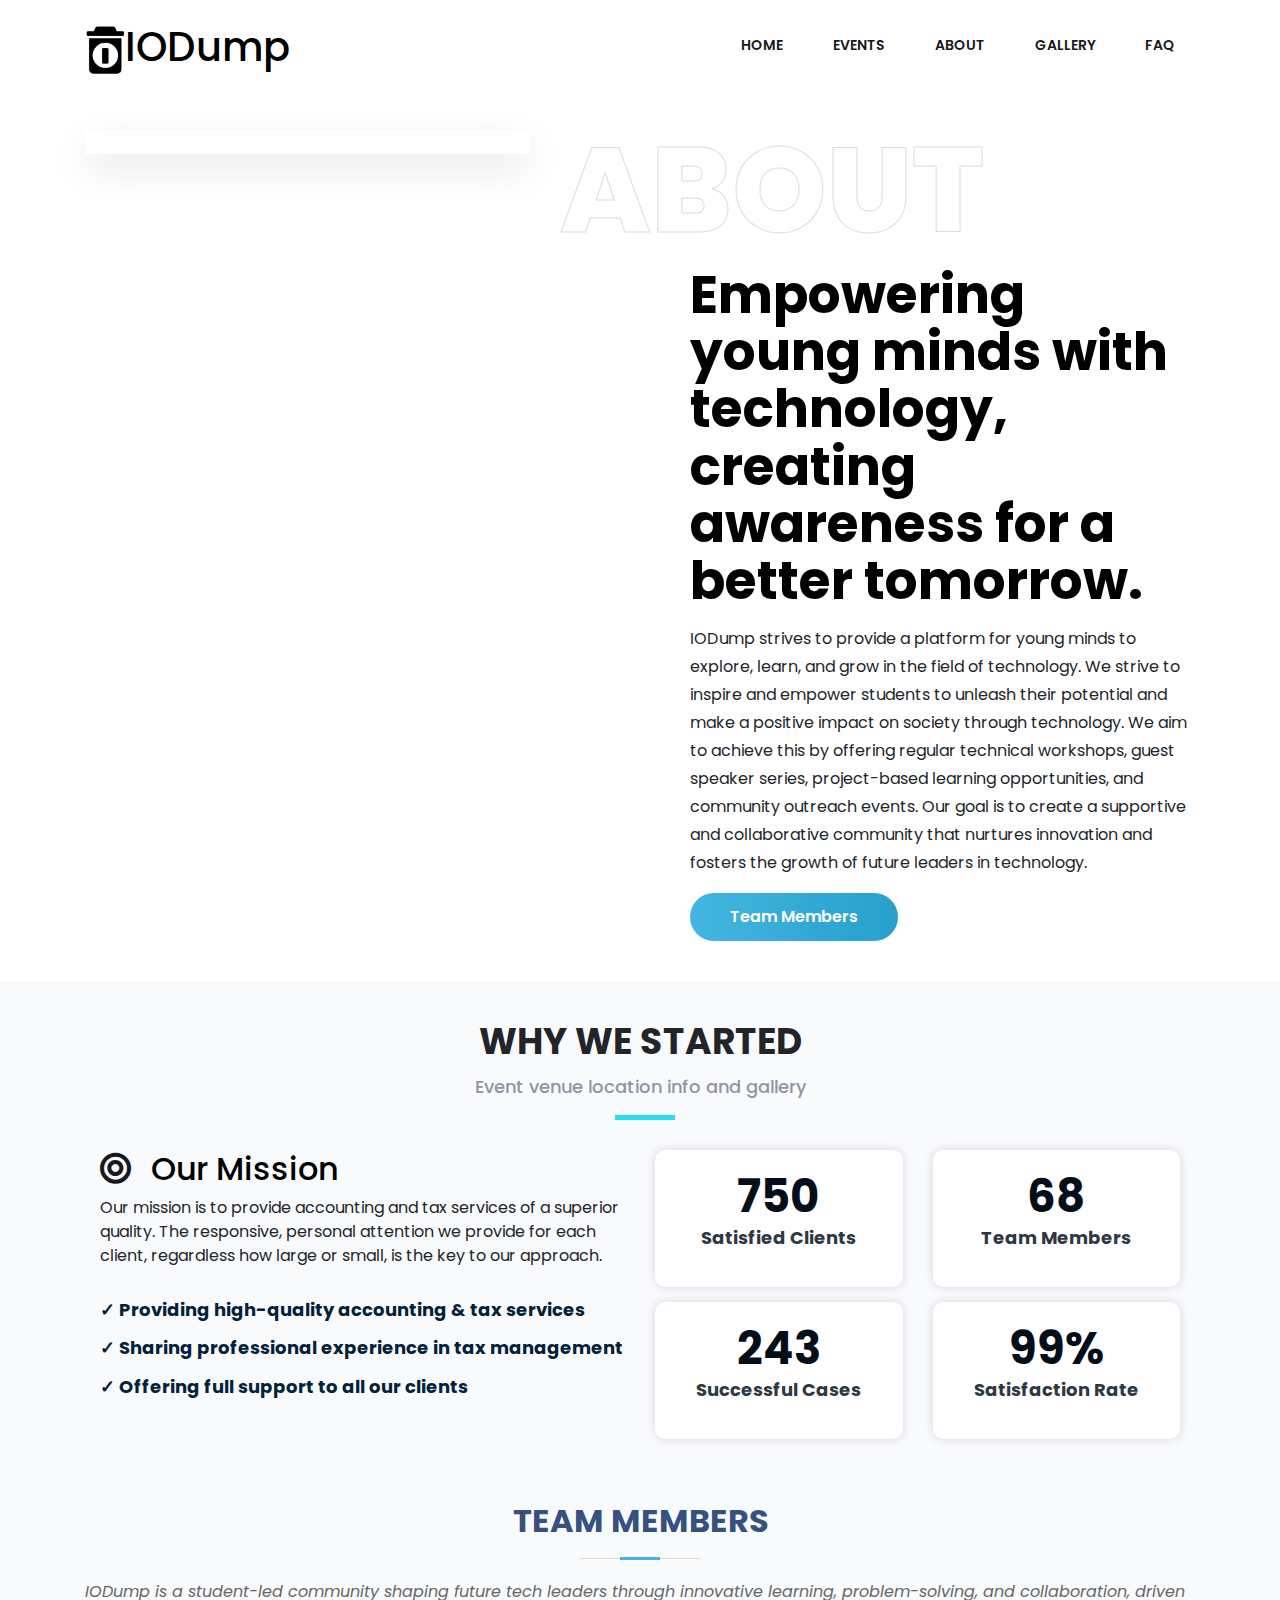
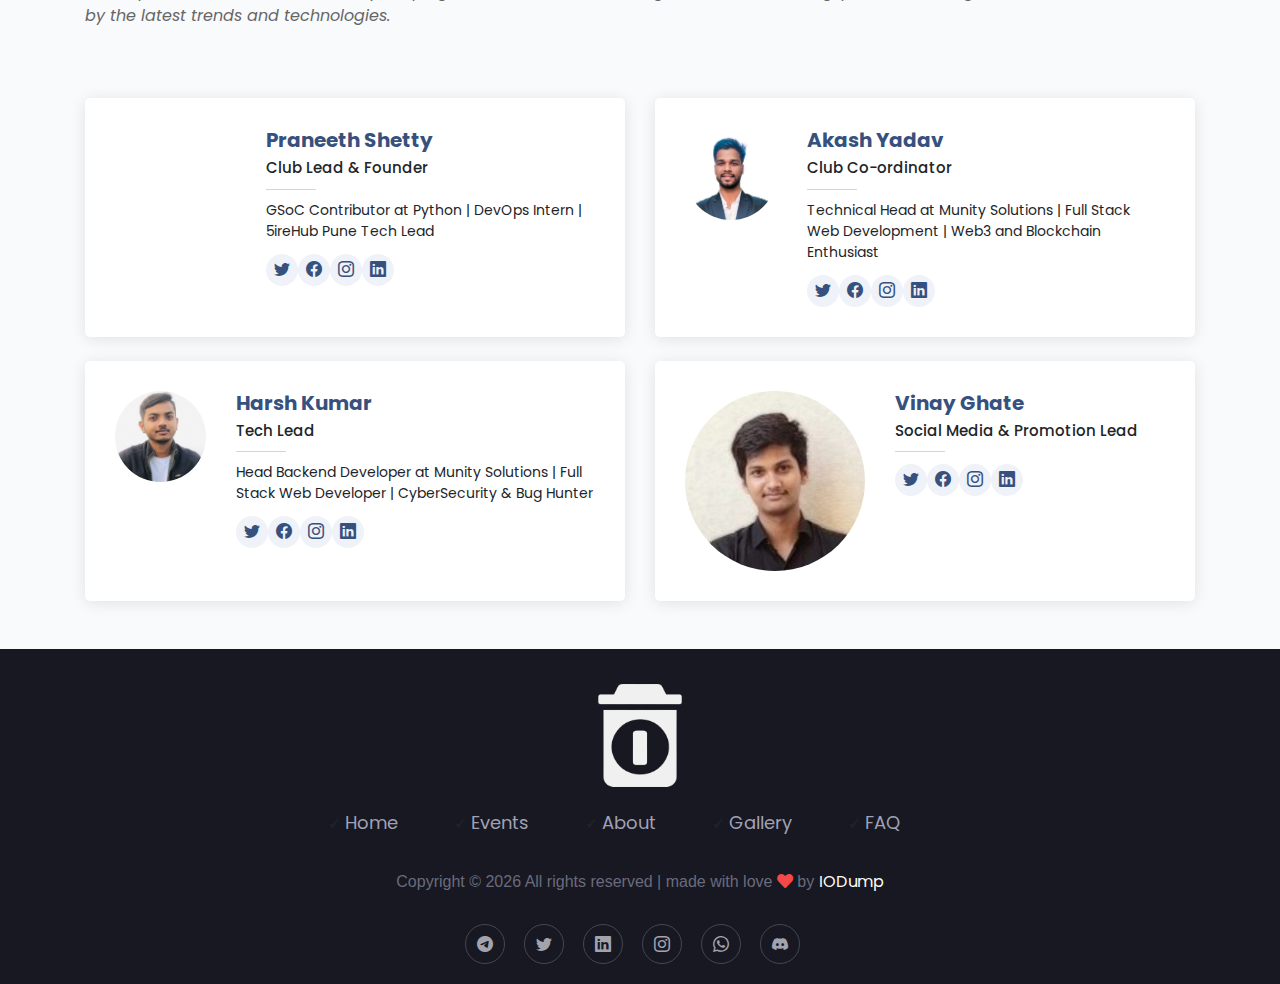
==== commit 3174abf0: "Add files via upload" ====
--- a/about.html
+++ b/about.html
@@ -36,8 +36,6 @@
                 <a class="main_menu_home_a" href="about.html"></i> About</a>
                 <a class="main_menu_home_a" href="gallery.html"></i> Gallery</a>
                 <a class="main_menu_home_a" href="faq.html"></i> FAQ</a>
-                <a href="#" class="primary-btn aj_btn"> <i class="fas fa-lock" aria-hidden="true"></i>
-                    Register</a>
             </nav>
         </div>
     </header>
@@ -59,12 +57,12 @@
                     <div class="about-content-wrap mt-5 mt-md-0">
                         <span class="stroke-text">about</span>
                         <div class="ml-90">
-                            <h2 class="text-lg mb-3 mt-3">The New Era of Tech Companies</h2>
+                            <h2 class="text-lg mb-3 mt-3">Empowering young minds with technology, creating awareness for a better tomorrow.</h2>
                             <p style="line-height: 28px">
-                                Lorem ipsum proin gravida nibh vel velit auctor aliquet.
-                                Aeneansollicitudin, lorem quis bibendum auctonisi elit
-                                consequat ipsum nec sagittis sem nibh id elit. Duis sed odio
-                                sit amet nibh vulputate cursusa sit nibh vel velit.
+				IODump strives to provide a platform for young minds to explore, learn, and grow in the field of technology. 
+				We strive to inspire and empower students to unleash their potential and make a positive impact on society through technology. 
+				We aim to achieve this by offering regular technical workshops, guest speaker series, project-based learning opportunities, and community outreach events. 
+				Our goal is to create a supportive and collaborative community that nurtures innovation and fosters the growth of future leaders in technology.
                             </p>
 
                             <a href="#team" class="primary-btn aj_btn">
@@ -101,9 +99,9 @@
                                     small, is
                                     the key to our approach.</p>
                                 <ul class="list-marked-2">
-                                    <li>Providing high-quality accounting &amp; tax services</li>
-                                    <li>Sharing professional experience in tax management</li>
-                                    <li>Offering full support to all our clients</li>
+                                    <li class="class_isdv">Providing high-quality accounting &amp; tax services</li>
+                                    <li class="class_isdv">Sharing professional experience in tax management</li>
+                                    <li class="class_isdv">Offering full support to all our clients</li>
                                 </ul>
                             </div>
                             <div class="col-md-6 aos-init aos-animate" data-aos="zoom-in-left" data-aos-duration="1500">
@@ -155,10 +153,7 @@
             <div class="section-title">
                 <h2>Team Members</h2>
                 <p>
-                    Magnam dolores commodi suscipit. Necessitatibus eius consequatur ex
-                    aliquid fuga eum quidem. Sit sint consectetur velit. Quisquam quos
-                    quisquam cupiditate. Et nemo qui impedit suscipit alias ea. Quia
-                    fugiat sit in iste officiis commodi quidem hic quas.
+                    IODump is a student-led community shaping future tech leaders through innovative learning, problem-solving, and collaboration, driven by the latest trends and technologies.
                 </p>
             </div>
 
@@ -166,55 +161,55 @@
                 <div class="col-lg-6 aos-init aos-animate" data-aos="zoom-in" data-aos-delay="100">
                     <div class="member d-flex align-items-start">
                         <div class="pic">
+                            <img src="assets/team/praneeth.jpg" class="img-fluid" alt="" />
+                        </div>
+                        <div class="member-info">
+                            <h4>Praneeth Shetty</h4>
+                            <span>Club Lead & Founder</span>
+                            <p>
+				GSoC Contributor at Python | DevOps Intern | 5ireHub Pune Tech Lead
+                            </p>
+                            <div class="social">
+                                <a href=""><i class="bi bi-twitter"></i></a>
+                                <a href=""><i class="bi bi-facebook"></i></a>
+                                <a href=""><i class="bi bi-instagram"></i></a>
+                                <a href=""><i class="bi bi-linkedin"></i> </a>
+                            </div>
+                        </div>
+                    </div>
+                </div>
+
+                <div class="col-lg-6 mt-4 mt-lg-0 aos-init aos-animate" data-aos="zoom-in" data-aos-delay="200">
+                    <div class="member d-flex align-items-start">
+                        <div class="pic">
                             <img src="assets/team/akash.jpg" class="img-fluid" alt="" />
                         </div>
                         <div class="member-info">
-                            <h4>Walter White</h4>
-                            <span>Chief Executive Officer</span>
-                            <p>
-                                Explicabo voluptatem mollitia et repellat qui dolorum quasi
-                            </p>
-                            <div class="social">
-                                <a href=""><i class="bi bi-twitter"></i></a>
-                                <a href=""><i class="bi bi-facebook"></i></a>
-                                <a href=""><i class="bi bi-instagram"></i></a>
-                                <a href=""><i class="bi bi-linkedin"></i> </a>
-                            </div>
-                        </div>
-                    </div>
-                </div>
-
-                <div class="col-lg-6 mt-4 mt-lg-0 aos-init aos-animate" data-aos="zoom-in" data-aos-delay="200">
+                            <h4>Akash Yadav</h4>
+                            <span>Club Co-ordinator</span>
+                            <p>
+                Technical Head at Munity Solutions | Full Stack Web Development | Web3 and Blockchain Enthusiast
+                            </p>
+                            <div class="social">
+                                <a href=""><i class="bi bi-twitter"></i></a>
+                                <a href=""><i class="bi bi-facebook"></i></a>
+                                <a href=""><i class="bi bi-instagram"></i></a>
+                                <a href=""><i class="bi bi-linkedin"></i> </a>
+                            </div>
+                        </div>
+                    </div>
+                </div>
+
+                <div class="col-lg-6 mt-4 aos-init aos-animate" data-aos="zoom-in" data-aos-delay="300">
                     <div class="member d-flex align-items-start">
                         <div class="pic">
                             <img src="assets/team/harsh.jpg" class="img-fluid" alt="" />
                         </div>
                         <div class="member-info">
-                            <h4>Sarah Jhonson</h4>
-                            <span>Product Manager</span>
-                            <p>
-                                Aut maiores voluptates amet et quis praesentium qui senda para
-                            </p>
-                            <div class="social">
-                                <a href=""><i class="bi bi-twitter"></i></a>
-                                <a href=""><i class="bi bi-facebook"></i></a>
-                                <a href=""><i class="bi bi-instagram"></i></a>
-                                <a href=""><i class="bi bi-linkedin"></i> </a>
-                            </div>
-                        </div>
-                    </div>
-                </div>
-
-                <div class="col-lg-6 mt-4 aos-init aos-animate" data-aos="zoom-in" data-aos-delay="300">
-                    <div class="member d-flex align-items-start">
-                        <div class="pic">
-                            <img src="assets/team/praneeth.jpg" class="img-fluid" alt="" />
-                        </div>
-                        <div class="member-info">
-                            <h4>William Anderson</h4>
-                            <span>CTO</span>
-                            <p>
-                                Quisquam facilis cum velit laborum corrupti fuga rerum quia
+                            <h4>Harsh Kumar</h4>
+                            <span>Tech Lead</span>
+                            <p>
+                Head Backend Developer at Munity Solutions | Full Stack Web Developer | CyberSecurity & Bug Hunter
                             </p>
                             <div class="social">
                                 <a href=""><i class="bi bi-twitter"></i></a>
@@ -232,10 +227,10 @@
                             <img src="assets/team/vinay.jpg" class="img-fluid" alt="" />
                         </div>
                         <div class="member-info">
-                            <h4>Amanda Jepson</h4>
-                            <span>Accountant</span>
-                            <p>
-                                Dolorum tempora officiis odit laborum officiis et et accusamus
+                            <h4>Vinay Ghate</h4>
+                            <span>Social Media & Promotion Lead</span>
+                            <p>
+                                
                             </p>
                             <div class="social">
                                 <a href=""><i class="bi bi-twitter"></i></a>
@@ -278,13 +273,12 @@
                             </p>
                         </div>
                         <div class="ft-social">
-                            <a href="#"><i class="bi bi-telegram"></i></a>
-                            <a href="#"><i class="bi bi-facebook"></i></a>
-                            <a href="#"><i class="bi bi-twitter"></i></a>
-                            <a href="#"><i class="bi bi-linkedin"></i></a>
-                            <a href="#"><i class="bi bi-instagram"></i></a>
-                            <a href="#"><i class="bi bi-whatsapp"></i></a>
-                            <a href="#"><i class="bi bi-discord"></i></i></a>
+                            <a href="https://t.me/iodump01/"><i class="bi bi-telegram"></i></a>
+                            <a href="https://twitter.com/iodump01"><i class="bi bi-twitter"></i></a>
+                            <a href="https://www.linkedin.com/company/iodump01/"><i class="bi bi-linkedin"></i></a>
+                            <a href="https://www.instagram.com/iodump01/"><i class="bi bi-instagram"></i></a>
+                            <a href="https://chat.whatsapp.com/F64qwd97J6H3K4Ov3kgK0k"><i class="bi bi-whatsapp"></i></a>
+                            <a href="https://discord.gg/xXHHtB3R"><i class="bi bi-discord"></i></i></a>
                         </div>
                     </div>
                 </div>
